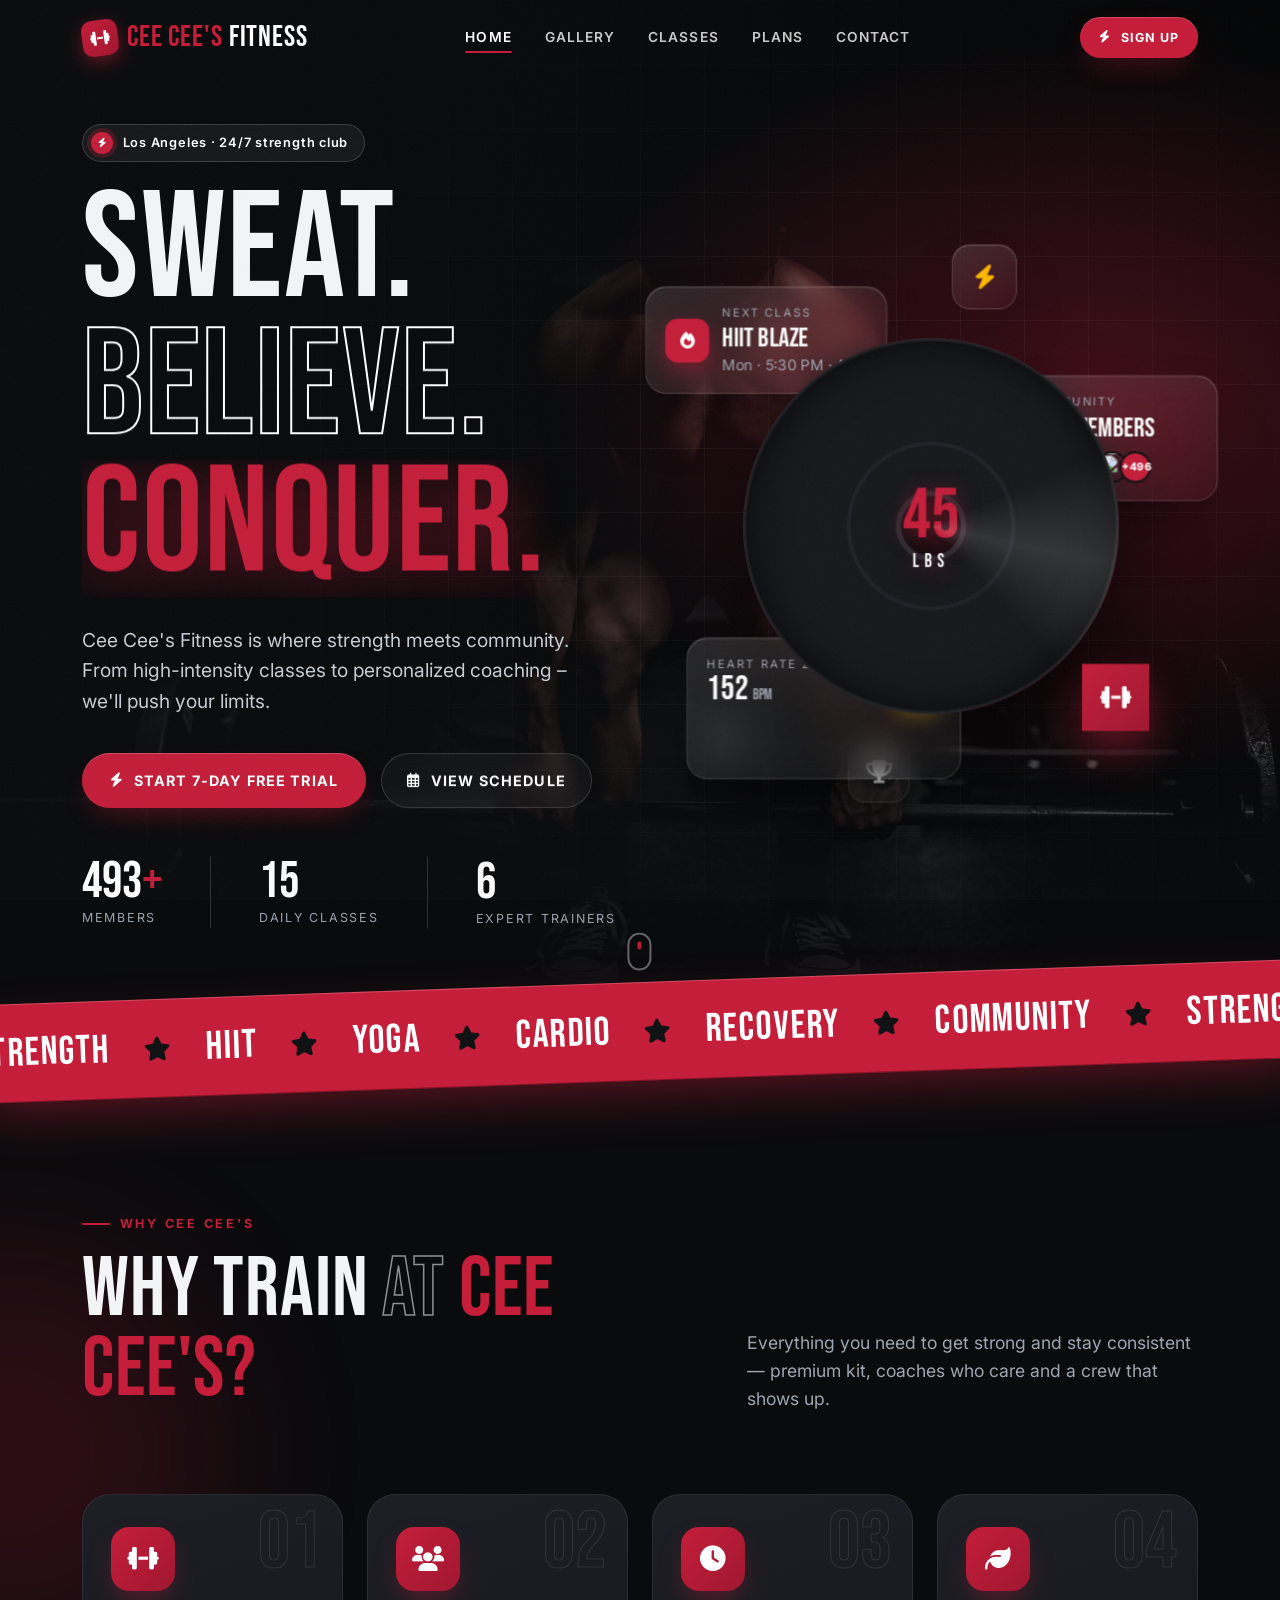
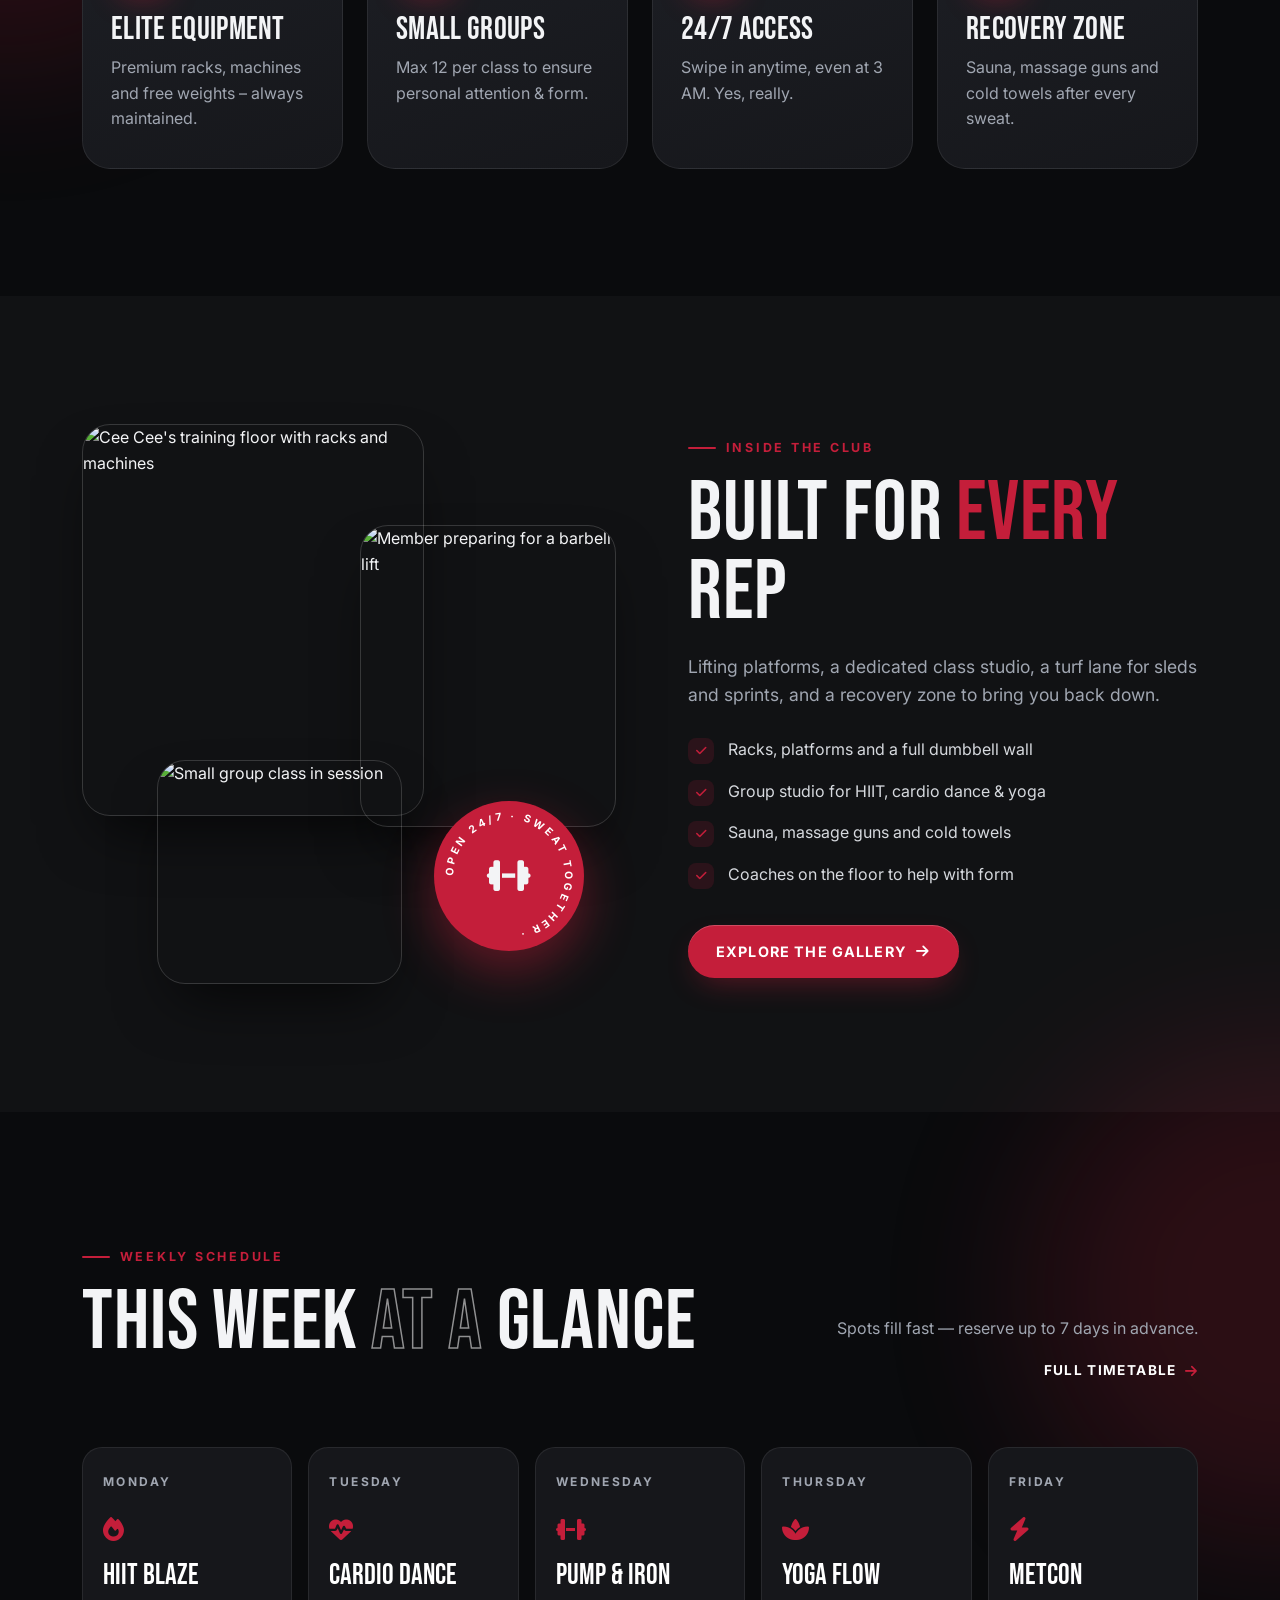
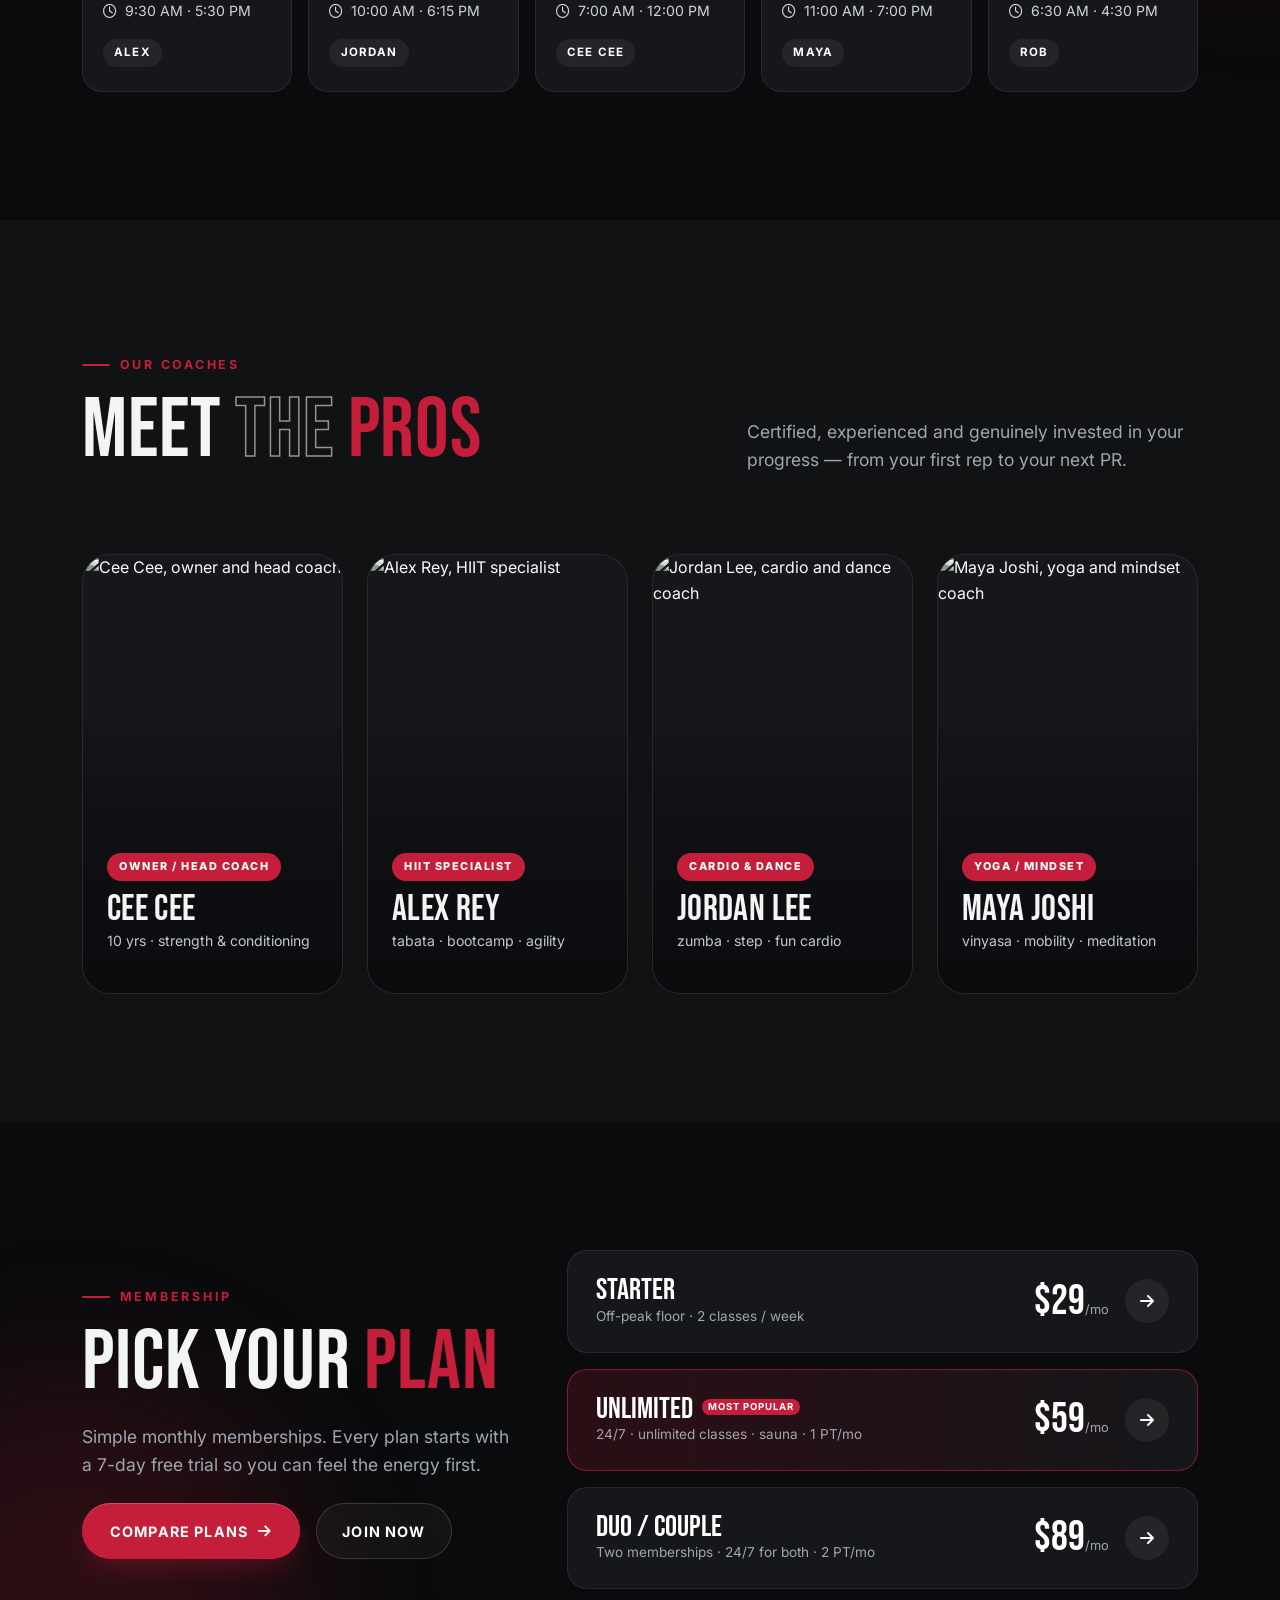
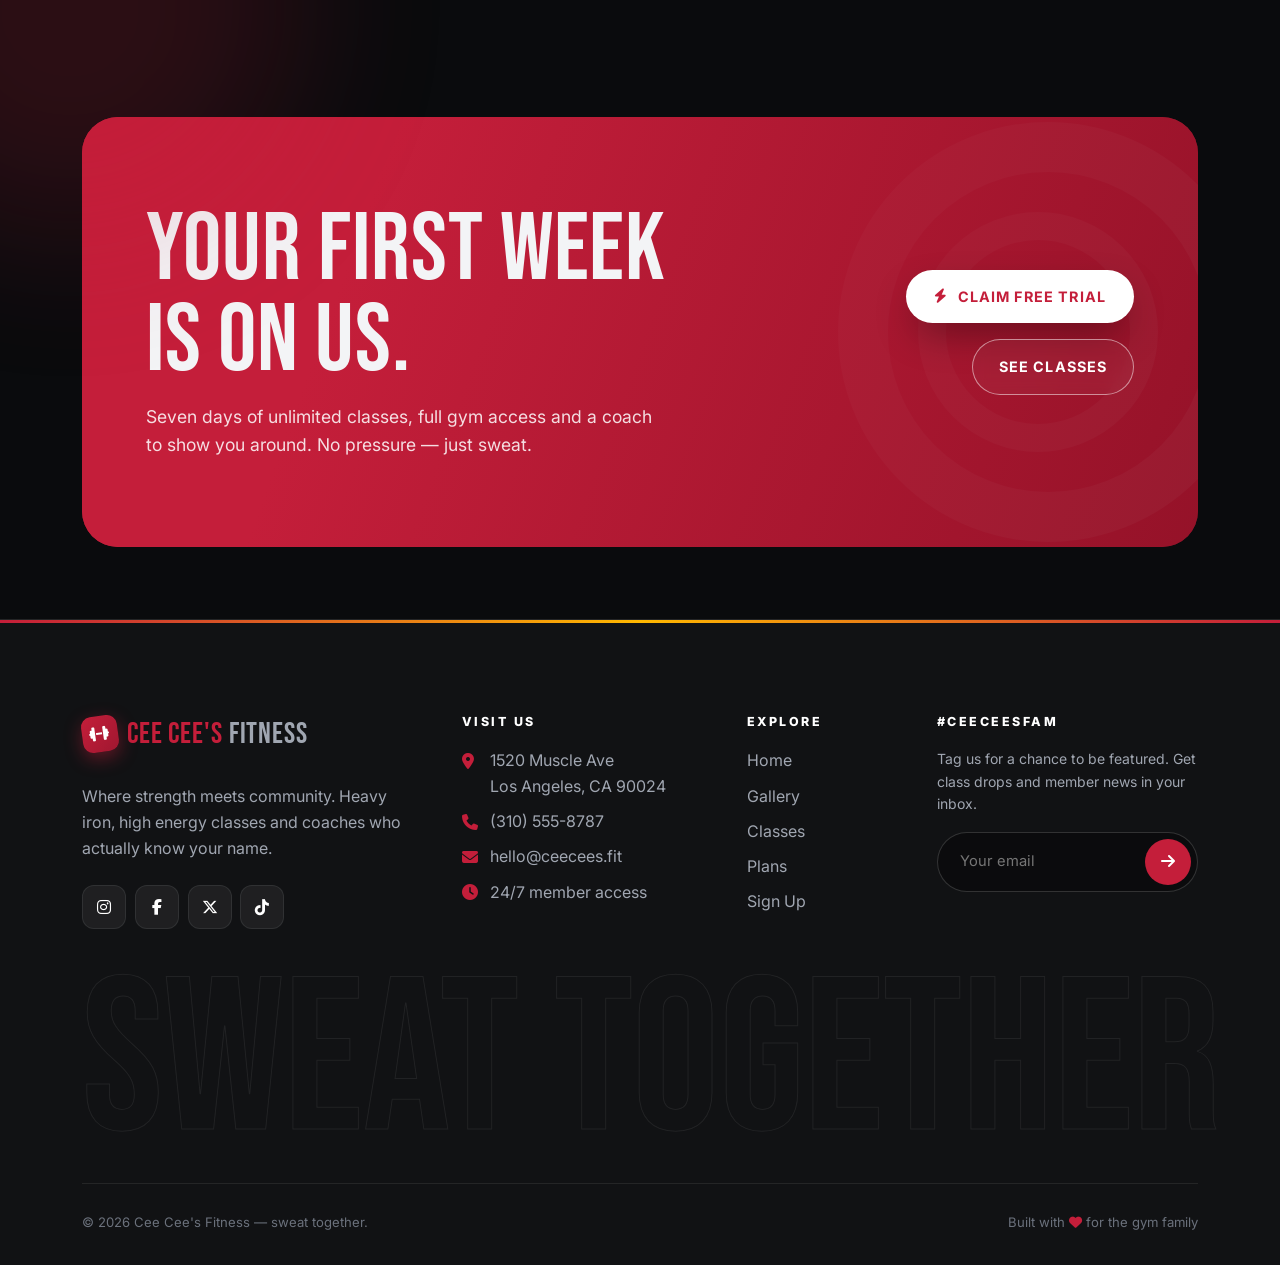
==== index.html @ 806b1b9b "Upgrade Cee Cee's Fitness to a multi-page site - Home, Gallery, Classes, Plans and Sign Up pages wit" ====
<!DOCTYPE html>
<html lang="en">
<head>
  <meta charset="UTF-8">
  <meta name="viewport" content="width=device-width, initial-scale=1.0">
  <title>Cee Cee's Fitness · Sweat. Believe. Conquer.</title>
  <meta name="description" content="Cee Cee's Fitness in Los Angeles — 24/7 access, small-group classes, expert coaches and a recovery zone. Start your 7-day free trial.">
  <meta name="theme-color" content="#111214">
  <script>document.documentElement.classList.add('js');</script>
  <link rel="preconnect" href="https://fonts.googleapis.com">
  <link rel="preconnect" href="https://fonts.gstatic.com" crossorigin>
  <link rel="preconnect" href="https://images.unsplash.com">
  <link rel="preload" as="image" href="assets/img/hero.avif" type="image/avif">
  <link href="https://fonts.googleapis.com/css2?family=Bebas+Neue&family=Inter:wght@400;500;600;700;800&display=swap" rel="stylesheet">
  <link href="https://cdn.jsdelivr.net/npm/bootstrap@5.3.3/dist/css/bootstrap.min.css" rel="stylesheet">
  <link href="https://cdnjs.cloudflare.com/ajax/libs/font-awesome/6.5.2/css/all.min.css" rel="stylesheet">
  <link href="assets/css/style.css" rel="stylesheet">
</head>
<body data-page="home">
  <div class="page-curtain" aria-hidden="true"><div class="curtain-logo">CEE CEE'S <span>FITNESS</span></div></div>
  <div id="site-header"></div>

  <main id="main">
    <!-- ===== HERO ===== -->
    <section class="hero" id="home">
      <div class="hero-bg" aria-hidden="true"></div>
      <div class="hero-overlay" aria-hidden="true"></div>
      <div class="hero-grid" aria-hidden="true"></div>

      <div class="container position-relative">
        <div class="row align-items-center g-4 g-lg-5">
          <div class="col-lg-6 hero-content">
            <span class="hero-pill"><span class="dot"><i class="fas fa-bolt"></i></span> Los Angeles · 24/7 strength club</span>
            <h1 class="hero-title" aria-label="Sweat. Believe. Conquer.">
              <span class="line"><span class="line-inner">Sweat.</span></span>
              <span class="line"><span class="line-inner">Believe.</span></span>
              <span class="line"><span class="line-inner">Conquer.</span></span>
            </h1>
            <p class="hero-text">Cee Cee's Fitness is where strength meets community. From high-intensity classes to personalized coaching &ndash; we'll push your limits.</p>
            <div class="hero-actions">
              <a href="signup.html" class="btn-cc"><i class="fas fa-bolt"></i> Start 7-day free trial</a>
              <a href="classes.html" class="btn-ghost"><i class="far fa-calendar-alt"></i> View schedule</a>
            </div>
            <div class="hero-stats">
              <div class="hero-stat"><div class="num" data-count="500" data-suffix="+">500<em>+</em></div><div class="lbl">Members</div></div>
              <div class="hero-stat"><div class="num" data-count="15">15</div><div class="lbl">Daily classes</div></div>
              <div class="hero-stat"><div class="num" data-count="6">6</div><div class="lbl">Expert trainers</div></div>
            </div>
          </div>

          <!-- layered 3D scene (desktop) -->
          <div class="col-lg-6 d-none d-lg-block" aria-hidden="true">
            <div class="hero-scene">
              <div class="scene-inner">
                <div class="scene-layer plate-wrap" data-depth="0.4">
                  <div class="plate">
                    <div class="plate-rim"></div>
                    <div class="plate-face plate-back"></div>
                    <div class="plate-face plate-front">
                      <div class="plate-num">45<small>LBS</small></div>
                    </div>
                  </div>
                </div>

                <div class="scene-layer card-next" data-depth="1.2">
                  <div class="glass float-card bob">
                    <div class="fc-row">
                      <span class="fc-icon"><i class="fas fa-fire"></i></span>
                      <div>
                        <div class="fc-label">Next class</div>
                        <div class="fc-title">HIIT Blaze</div>
                        <div class="small text-muted-cc">Mon · 5:30 PM · Alex</div>
                      </div>
                    </div>
                  </div>
                </div>

                <div class="scene-layer card-members" data-depth="0.9">
                  <div class="glass float-card bob-2">
                    <div class="fc-label">Community</div>
                    <div class="fc-title">500+ members</div>
                    <div class="avatars">
                      <img src="https://images.unsplash.com/photo-1571019613454-1cb2f99b2d8b?w=80&h=80&fit=crop&crop=faces&auto=format" alt="">
                      <img src="https://images.unsplash.com/photo-1583454110551-21f2fa2afe61?w=80&h=80&fit=crop&crop=faces&auto=format" alt="">
                      <img src="https://images.unsplash.com/photo-1548690312-e3b507d8c110?w=80&h=80&fit=crop&crop=faces&auto=format" alt="">
                      <img src="https://images.unsplash.com/photo-1581009137042-c552e485697a?w=80&h=80&fit=crop&crop=faces&auto=format" alt="">
                      <span class="more">+496</span>
                    </div>
                  </div>
                </div>

                <div class="scene-layer card-heart" data-depth="1.5">
                  <div class="glass float-card bob-3">
                    <div class="d-flex justify-content-between align-items-end">
                      <div>
                        <div class="fc-label">Heart rate zone</div>
                        <div class="bpm">152<small>BPM</small></div>
                      </div>
                      <span class="fc-icon gold"><i class="fas fa-heart-pulse"></i></span>
                    </div>
                    <svg class="ecg" viewBox="0 0 220 44" preserveAspectRatio="none">
                      <path d="M0 24 H50 L60 24 L68 6 L78 40 L88 14 L96 24 H140 L148 24 L156 10 L164 36 L172 24 H220" fill="none" stroke="#c41e3a" stroke-width="2.5" stroke-linejoin="round"/>
                    </svg>
                  </div>
                </div>

                <div class="scene-layer fi-1" data-depth="2"><div class="float-icon bob-2"><i class="fas fa-dumbbell"></i></div></div>
                <div class="scene-layer fi-2" data-depth="1.6"><div class="float-icon glass bob"><i class="fas fa-bolt text-gold"></i></div></div>
                <div class="scene-layer fi-3" data-depth="0.7"><div class="float-icon glass bob-3"><i class="fas fa-trophy"></i></div></div>
              </div>
            </div>
          </div>
        </div>
      </div>

      <a href="#features" class="scroll-cue" aria-label="Scroll to content"><span class="mouse"></span>Scroll</a>
    </section>

    <!-- ===== MARQUEE ===== -->
    <div class="marquee" aria-hidden="true">
      <div class="marquee-track">
        <div class="marquee-item">Strength <i class="fas fa-star"></i> HIIT <i class="fas fa-star"></i> Yoga <i class="fas fa-star"></i> Cardio <i class="fas fa-star"></i> Recovery <i class="fas fa-star"></i> Community <i class="fas fa-star"></i></div>
        <div class="marquee-item">Strength <i class="fas fa-star"></i> HIIT <i class="fas fa-star"></i> Yoga <i class="fas fa-star"></i> Cardio <i class="fas fa-star"></i> Recovery <i class="fas fa-star"></i> Community <i class="fas fa-star"></i></div>
      </div>
    </div>

    <!-- ===== FEATURES ===== -->
    <section class="section" id="features">
      <div class="glow" style="width:420px;height:420px;left:-200px;top:20%"></div>
      <div class="container z-2">
        <div class="row section-head align-items-end g-4">
          <div class="col-lg-7">
            <span class="eyebrow" data-reveal="fade">Why Cee Cee's</span>
            <h2 class="section-title" data-split>Why train <span class="outline">at</span> <span class="red">Cee Cee's?</span></h2>
          </div>
          <div class="col-lg-5">
            <p class="lead-text" data-reveal>Everything you need to get strong and stay consistent &mdash; premium kit, coaches who care and a crew that shows up.</p>
          </div>
        </div>

        <div class="row g-4" data-stagger>
          <div class="col-md-6 col-lg-3">
            <div class="feature-card" data-tilt="8">
              <span class="feature-num">01</span>
              <div class="feature-icon"><i class="fas fa-dumbbell"></i></div>
              <h3>Elite equipment</h3>
              <p>Premium racks, machines and free weights &ndash; always maintained.</p>
            </div>
          </div>
          <div class="col-md-6 col-lg-3">
            <div class="feature-card" data-tilt="8">
              <span class="feature-num">02</span>
              <div class="feature-icon"><i class="fas fa-users"></i></div>
              <h3>Small groups</h3>
              <p>Max 12 per class to ensure personal attention &amp; form.</p>
            </div>
          </div>
          <div class="col-md-6 col-lg-3">
            <div class="feature-card" data-tilt="8">
              <span class="feature-num">03</span>
              <div class="feature-icon"><i class="fas fa-clock"></i></div>
              <h3>24/7 access</h3>
              <p>Swipe in anytime, even at 3 AM. Yes, really.</p>
            </div>
          </div>
          <div class="col-md-6 col-lg-3">
            <div class="feature-card" data-tilt="8">
              <span class="feature-num">04</span>
              <div class="feature-icon"><i class="fas fa-leaf"></i></div>
              <h3>Recovery zone</h3>
              <p>Sauna, massage guns and cold towels after every sweat.</p>
            </div>
          </div>
        </div>
      </div>
    </section>

    <!-- ===== INSIDE THE CLUB ===== -->
    <section class="section section-alt">
      <div class="container">
        <div class="row align-items-center g-4 g-lg-5">
          <div class="col-lg-6">
            <div class="stack">
              <div class="stack-img s1" data-speed="0.6"><img src="https://images.unsplash.com/photo-1540497077202-7c8a3999166f?w=900&q=70&auto=format&fit=crop" alt="Cee Cee's training floor with racks and machines" loading="lazy"></div>
              <div class="stack-img s2" data-speed="1.6"><img src="https://images.unsplash.com/photo-1541534741688-6078c6bfb5c5?w=700&q=70&auto=format&fit=crop" alt="Member preparing for a barbell lift" loading="lazy"></div>
              <div class="stack-img s3" data-speed="2.4"><img src="https://images.unsplash.com/photo-1518611012118-696072aa579a?w=700&q=70&auto=format&fit=crop" alt="Small group class in session" loading="lazy"></div>
              <div class="stack-badge" data-speed="3.2" aria-hidden="true">
                <svg class="rot" viewBox="0 0 150 150"><defs><path id="circ" d="M75,75 m-56,0 a56,56 0 1,1 112,0 a56,56 0 1,1 -112,0"/></defs><text><textPath href="#circ">OPEN 24/7 · SWEAT TOGETHER · </textPath></text></svg>
                <i class="fas fa-dumbbell"></i>
              </div>
            </div>
          </div>
          <div class="col-lg-6 ps-lg-5">
            <span class="eyebrow" data-reveal="fade">Inside the club</span>
            <h2 class="section-title" data-split>Built for <span class="red">every</span> rep</h2>
            <p class="lead-text" data-reveal>Lifting platforms, a dedicated class studio, a turf lane for sleds and sprints, and a recovery zone to bring you back down.</p>
            <ul class="check-list" data-stagger="left">
              <li><i class="fas fa-check"></i>Racks, platforms and a full dumbbell wall</li>
              <li><i class="fas fa-check"></i>Group studio for HIIT, cardio dance &amp; yoga</li>
              <li><i class="fas fa-check"></i>Sauna, massage guns and cold towels</li>
              <li><i class="fas fa-check"></i>Coaches on the floor to help with form</li>
            </ul>
            <div data-reveal><a href="gallery.html" class="btn-cc">Explore the gallery <i class="fas fa-arrow-right"></i></a></div>
          </div>
        </div>
      </div>
    </section>

    <!-- ===== SCHEDULE PREVIEW ===== -->
    <section class="section" id="schedule">
      <div class="glow" style="width:500px;height:500px;right:-250px;top:-10%"></div>
      <div class="container z-2">
        <div class="row section-head align-items-end g-4">
          <div class="col-lg-7">
            <span class="eyebrow" data-reveal="fade">Weekly schedule</span>
            <h2 class="section-title" data-split>This week <span class="outline">at a</span> glance</h2>
          </div>
          <div class="col-lg-5 text-lg-end" data-reveal>
            <p class="mb-3">Spots fill fast &mdash; reserve up to 7 days in advance.</p>
            <a href="classes.html" class="link-arrow">Full timetable <i class="fas fa-arrow-right"></i></a>
          </div>
        </div>

        <div class="week-strip" data-stagger>
          <a class="day-card" href="classes.html?day=mon" data-day="1">
            <div class="dc-day"><span>Monday</span></div>
            <div class="dc-icon"><i class="fas fa-fire"></i></div>
            <div class="dc-name">HIIT Blaze</div>
            <div class="dc-time"><i class="far fa-clock me-1"></i> 9:30 AM · 5:30 PM</div>
            <span class="dc-coach">Alex</span>
          </a>
          <a class="day-card" href="classes.html?day=tue" data-day="2">
            <div class="dc-day"><span>Tuesday</span></div>
            <div class="dc-icon"><i class="fas fa-heart-pulse"></i></div>
            <div class="dc-name">Cardio Dance</div>
            <div class="dc-time"><i class="far fa-clock me-1"></i> 10:00 AM · 6:15 PM</div>
            <span class="dc-coach">Jordan</span>
          </a>
          <a class="day-card" href="classes.html?day=wed" data-day="3">
            <div class="dc-day"><span>Wednesday</span></div>
            <div class="dc-icon"><i class="fas fa-dumbbell"></i></div>
            <div class="dc-name">Pump &amp; Iron</div>
            <div class="dc-time"><i class="far fa-clock me-1"></i> 7:00 AM · 12:00 PM</div>
            <span class="dc-coach">Cee Cee</span>
          </a>
          <a class="day-card" href="classes.html?day=thu" data-day="4">
            <div class="dc-day"><span>Thursday</span></div>
            <div class="dc-icon"><i class="fas fa-spa"></i></div>
            <div class="dc-name">Yoga Flow</div>
            <div class="dc-time"><i class="far fa-clock me-1"></i> 11:00 AM · 7:00 PM</div>
            <span class="dc-coach">Maya</span>
          </a>
          <a class="day-card" href="classes.html?day=fri" data-day="5">
            <div class="dc-day"><span>Friday</span></div>
            <div class="dc-icon"><i class="fas fa-bolt"></i></div>
            <div class="dc-name">Metcon</div>
            <div class="dc-time"><i class="far fa-clock me-1"></i> 6:30 AM · 4:30 PM</div>
            <span class="dc-coach">Rob</span>
          </a>
        </div>
      </div>
    </section>

    <!-- ===== TRAINERS ===== -->
    <section class="section section-alt" id="trainers">
      <div class="container">
        <div class="row section-head align-items-end g-4">
          <div class="col-lg-7">
            <span class="eyebrow" data-reveal="fade">Our coaches</span>
            <h2 class="section-title" data-split>Meet <span class="outline">the</span> <span class="red">pros</span></h2>
          </div>
          <div class="col-lg-5"><p class="lead-text" data-reveal>Certified, experienced and genuinely invested in your progress &mdash; from your first rep to your next PR.</p></div>
        </div>

        <div class="row g-4" data-stagger="tilt">
          <div class="col-sm-6 col-lg-3">
            <article class="trainer-card" data-tilt="7">
              <img src="https://images.unsplash.com/photo-1571019613454-1cb2f99b2d8b?w=600&q=70&auto=format&fit=crop" alt="Cee Cee, owner and head coach" loading="lazy">
              <div class="trainer-info">
                <span class="trainer-role">Owner / Head coach</span>
                <h3 class="trainer-name">Cee Cee</h3>
                <p class="trainer-meta">10 yrs · strength &amp; conditioning</p>
                <div class="trainer-social"><a href="#" aria-label="Cee Cee on Instagram"><i class="fab fa-instagram"></i></a><a href="#" aria-label="Cee Cee on TikTok"><i class="fab fa-tiktok"></i></a></div>
              </div>
            </article>
          </div>
          <div class="col-sm-6 col-lg-3">
            <article class="trainer-card" data-tilt="7">
              <img src="https://images.unsplash.com/photo-1583454110551-21f2fa2afe61?w=600&q=70&auto=format&fit=crop" alt="Alex Rey, HIIT specialist" loading="lazy">
              <div class="trainer-info">
                <span class="trainer-role">HIIT specialist</span>
                <h3 class="trainer-name">Alex Rey</h3>
                <p class="trainer-meta">tabata · bootcamp · agility</p>
                <div class="trainer-social"><a href="#" aria-label="Alex on Instagram"><i class="fab fa-instagram"></i></a><a href="#" aria-label="Alex on TikTok"><i class="fab fa-tiktok"></i></a></div>
              </div>
            </article>
          </div>
          <div class="col-sm-6 col-lg-3">
            <article class="trainer-card" data-tilt="7">
              <img src="https://images.unsplash.com/photo-1581009137042-c552e485697a?w=600&q=70&auto=format&fit=crop" alt="Jordan Lee, cardio and dance coach" loading="lazy">
              <div class="trainer-info">
                <span class="trainer-role">Cardio &amp; dance</span>
                <h3 class="trainer-name">Jordan Lee</h3>
                <p class="trainer-meta">zumba · step · fun cardio</p>
                <div class="trainer-social"><a href="#" aria-label="Jordan on Instagram"><i class="fab fa-instagram"></i></a><a href="#" aria-label="Jordan on TikTok"><i class="fab fa-tiktok"></i></a></div>
              </div>
            </article>
          </div>
          <div class="col-sm-6 col-lg-3">
            <article class="trainer-card" data-tilt="7">
              <img src="https://images.unsplash.com/photo-1548690312-e3b507d8c110?w=600&q=70&auto=format&fit=crop" alt="Maya Joshi, yoga and mindset coach" loading="lazy">
              <div class="trainer-info">
                <span class="trainer-role">Yoga / Mindset</span>
                <h3 class="trainer-name">Maya Joshi</h3>
                <p class="trainer-meta">vinyasa · mobility · meditation</p>
                <div class="trainer-social"><a href="#" aria-label="Maya on Instagram"><i class="fab fa-instagram"></i></a><a href="#" aria-label="Maya on TikTok"><i class="fab fa-tiktok"></i></a></div>
              </div>
            </article>
          </div>
        </div>
      </div>
    </section>

    <!-- ===== PRICING TEASER ===== -->
    <section class="section" id="pricing">
      <div class="glow" style="width:460px;height:460px;left:-160px;bottom:-120px"></div>
      <div class="container z-2">
        <div class="row g-4 g-lg-5 align-items-center">
          <div class="col-lg-5">
            <span class="eyebrow" data-reveal="fade">Membership</span>
            <h2 class="section-title" data-split>Pick your <span class="red">plan</span></h2>
            <p class="lead-text" data-reveal>Simple monthly memberships. Every plan starts with a 7-day free trial so you can feel the energy first.</p>
            <div class="d-flex flex-wrap gap-3 mt-4" data-reveal>
              <a href="plans.html" class="btn-cc">Compare plans <i class="fas fa-arrow-right"></i></a>
              <a href="signup.html" class="btn-ghost">Join now</a>
            </div>
          </div>
          <div class="col-lg-7">
            <div class="d-grid gap-3" data-stagger="right">
              <a class="plan-mini" href="signup.html?plan=starter">
                <div><div class="pm-name">Starter</div><div class="pm-sub">Off-peak floor · 2 classes / week</div></div>
                <div class="d-flex align-items-center gap-3"><div class="pm-price">$29<small>/mo</small></div><span class="pm-arrow"><i class="fas fa-arrow-right"></i></span></div>
              </a>
              <a class="plan-mini popular" href="signup.html?plan=unlimited">
                <div><div class="pm-name">Unlimited <span class="badge rounded-pill ms-1" style="background:var(--red);font-family:var(--font-body);font-size:.6rem;letter-spacing:.1em;vertical-align:middle">MOST POPULAR</span></div><div class="pm-sub">24/7 · unlimited classes · sauna · 1 PT/mo</div></div>
                <div class="d-flex align-items-center gap-3"><div class="pm-price">$59<small>/mo</small></div><span class="pm-arrow"><i class="fas fa-arrow-right"></i></span></div>
              </a>
              <a class="plan-mini" href="signup.html?plan=duo">
                <div><div class="pm-name">Duo / Couple</div><div class="pm-sub">Two memberships · 24/7 for both · 2 PT/mo</div></div>
                <div class="d-flex align-items-center gap-3"><div class="pm-price">$89<small>/mo</small></div><span class="pm-arrow"><i class="fas fa-arrow-right"></i></span></div>
              </a>
            </div>
          </div>
        </div>
      </div>
    </section>

    <!-- ===== CTA ===== -->
    <section class="pb-5 mb-lg-4">
      <div class="container">
        <div class="cta-banner" data-reveal="scale">
          <div class="cta-bg" style="background-image:url('https://images.unsplash.com/photo-1593079831268-3381b0db4a77?w=1600&q=60&auto=format&fit=crop')" data-speed="1"></div>
          <div class="cta-ring"></div><div class="cta-ring r2"></div>
          <div class="row align-items-center g-4">
            <div class="col-lg-8">
              <h2 class="mb-3">Your first week<br>is on us.</h2>
              <p class="mb-0">Seven days of unlimited classes, full gym access and a coach to show you around. No pressure &mdash; just sweat.</p>
            </div>
            <div class="col-lg-4 d-flex flex-wrap gap-3 justify-content-lg-end">
              <a href="signup.html" class="btn-cc"><i class="fas fa-bolt"></i> Claim free trial</a>
              <a href="classes.html" class="btn-ghost">See classes</a>
            </div>
          </div>
        </div>
      </div>
    </section>
  </main>

  <div id="site-footer"></div>

  <script src="https://cdn.jsdelivr.net/npm/bootstrap@5.3.3/dist/js/bootstrap.bundle.min.js" defer></script>
  <script src="https://cdnjs.cloudflare.com/ajax/libs/gsap/3.12.5/gsap.min.js"></script>
  <script src="https://cdnjs.cloudflare.com/ajax/libs/gsap/3.12.5/ScrollTrigger.min.js"></script>
  <script src="assets/js/layout.js"></script>
  <script src="assets/js/main.js"></script>
  <script>
    // highlight today's card in the week strip
    (function () {
      var d = new Date().getDay();
      var card = document.querySelector('.day-card[data-day="' + d + '"]');
      if (card) {
        card.classList.add('is-today');
        card.querySelector('.dc-day').insertAdjacentHTML('beforeend', '<span class="today-tag">Today</span>');
      }
    })();
  </script>
</body>
</html>
---- assets/css/style.css ----
/* =========================================================
   CEE CEE'S FITNESS — shared stylesheet
   Sections: tokens · base · curtain · nav · buttons · hero ·
   sections · cards · tilt · gallery · timetable · plans ·
   signup · footer · utilities · responsive
   ========================================================= */

:root {
  --red: #c41e3a;
  --red-600: #a01730;
  --red-400: #e0324f;
  --red-glow: rgba(196, 30, 58, 0.45);
  --gold: #ffb800;
  --dark: #111214;
  --ink: #0a0b0d;
  --surface: #16171b;
  --surface-2: #1d1f25;
  --surface-3: #262932;
  --line: rgba(255, 255, 255, 0.08);
  --line-strong: rgba(255, 255, 255, 0.16);
  --text: #f3f4f6;
  --muted: #a0a6b1;
  --dim: #6b717c;

  --cat-strength: #c41e3a;
  --cat-hiit: #ffb800;
  --cat-cardio: #ff6b5b;
  --cat-mind: #3ecfb2;
  --cat-recovery: #6aa8ff;

  --font-display: "Bebas Neue", "Oswald", Impact, sans-serif;
  --font-body: "Inter", "Segoe UI", system-ui, -apple-system, Roboto, sans-serif;

  --radius-sm: 12px;
  --radius: 20px;
  --radius-lg: 28px;
  --nav-h: 76px;
  --ease-out: cubic-bezier(0.16, 1, 0.3, 1);
  --shadow-lg: 0 30px 60px -20px rgba(0, 0, 0, 0.7);
}

/* ---------- base ---------- */
*, *::before, *::after { box-sizing: border-box; }
html { scroll-behavior: smooth; scroll-padding-top: calc(var(--nav-h) + 12px); }
body {
  font-family: var(--font-body);
  background: var(--ink);
  color: var(--text);
  line-height: 1.6;
  -webkit-font-smoothing: antialiased;
  overflow-x: hidden;
}
body.no-scroll { overflow: hidden; }
main, .site-footer { overflow-x: clip; }
::selection { background: var(--red); color: #fff; }
img { max-width: 100%; display: block; }
a { color: inherit; }
h1, h2, h3, h4, h5, .display {
  font-family: var(--font-display);
  font-weight: 400;
  letter-spacing: 0.01em;
  line-height: 0.95;
  text-transform: uppercase;
  color: var(--text);
}
p { color: var(--muted); }
:focus-visible { outline: 2px solid var(--gold); outline-offset: 3px; border-radius: 6px; }
.skip-link {
  position: fixed; left: 16px; top: -60px; z-index: 2000;
  background: var(--gold); color: #000; padding: 10px 16px; border-radius: 8px; font-weight: 700;
  transition: top .2s;
}
.skip-link:focus { top: 12px; }

/* subtle film grain across the site */
body::after {
  content: ""; position: fixed; inset: 0; pointer-events: none; z-index: 1;
  opacity: .035;
  background-image: url("data:image/svg+xml,%3Csvg xmlns='http://www.w3.org/2000/svg' width='160' height='160'%3E%3Cfilter id='n'%3E%3CfeTurbulence type='fractalNoise' baseFrequency='.9' numOctaves='3' stitchTiles='stitch'/%3E%3C/filter%3E%3Crect width='100%25' height='100%25' filter='url(%23n)'/%3E%3C/svg%3E");
}

/* ---------- page transition curtain ---------- */
.page-curtain { display: none; }
.js .page-curtain {
  display: grid; place-items: center;
  position: fixed; inset: 0; z-index: 3000;
  background: var(--dark);
  pointer-events: none;
}
.page-curtain::after {
  content: ""; position: absolute; left: 0; right: 0; bottom: 0; height: 6px;
  background: linear-gradient(90deg, var(--red), var(--gold));
}
.curtain-logo {
  font-family: var(--font-display); font-size: clamp(2rem, 6vw, 3.5rem); letter-spacing: .04em;
  color: #fff;
}
.curtain-logo span { color: var(--red); }
@media (prefers-reduced-motion: reduce) { .js .page-curtain { display: none; } }

/* scroll progress */
.scroll-progress {
  position: fixed; top: 0; left: 0; height: 3px; width: 100%; z-index: 1100;
  background: linear-gradient(90deg, var(--red), var(--gold));
  transform-origin: 0 50%; transform: scaleX(0);
}

/* ---------- navbar ---------- */
.site-nav {
  position: fixed; top: 0; left: 0; right: 0; z-index: 1000;
  height: var(--nav-h);
  display: flex; align-items: center;
  transition: background .35s, height .35s var(--ease-out), box-shadow .35s, border-color .35s;
  border-bottom: 1px solid transparent;
}
.site-nav.is-scrolled, .site-nav.is-solid {
  --nav-h: 64px;
  background: rgba(10, 11, 13, 0.78);
  backdrop-filter: blur(16px) saturate(140%);
  -webkit-backdrop-filter: blur(16px) saturate(140%);
  border-bottom-color: var(--line);
  box-shadow: 0 10px 30px -10px rgba(0, 0, 0, .6);
}
.site-nav .container { display: flex; align-items: center; justify-content: space-between; gap: 1rem; }
.brand {
  font-family: var(--font-display); font-size: 1.85rem; letter-spacing: .03em; line-height: 1;
  color: #fff; text-decoration: none; display: inline-flex; align-items: center; gap: .55rem;
  position: relative; z-index: 2;
}
.brand-mark {
  width: 36px; height: 36px; border-radius: 10px; display: grid; place-items: center;
  background: linear-gradient(135deg, var(--red), var(--red-600));
  font-size: 1rem; color: #fff; box-shadow: 0 6px 18px var(--red-glow);
  transform: rotate(-8deg); transition: transform .4s var(--ease-out);
}
.brand:hover .brand-mark { transform: rotate(0) scale(1.06); }
.brand .brand-red { color: var(--red); }
.nav-links { display: flex; align-items: center; gap: .25rem; list-style: none; margin: 0; padding: 0; }
.nav-links a {
  position: relative; display: inline-block; padding: .55rem .9rem;
  color: rgba(255, 255, 255, .78); text-decoration: none;
  font-weight: 600; font-size: .86rem; letter-spacing: .08em; text-transform: uppercase;
  transition: color .25s;
}
.nav-links a::after {
  content: ""; position: absolute; left: .9rem; right: .9rem; bottom: .3rem; height: 2px;
  background: var(--red); border-radius: 2px;
  transform: scaleX(0); transform-origin: right; transition: transform .35s var(--ease-out);
}
.nav-links a:hover, .nav-links a.active { color: #fff; }
.nav-links a:hover::after, .nav-links a.active::after { transform: scaleX(1); transform-origin: left; }
.nav-cta { margin-left: .75rem; }

.nav-toggle {
  display: none; width: 46px; height: 46px; border-radius: 12px;
  background: rgba(255, 255, 255, .06); border: 1px solid var(--line);
  position: relative; z-index: 2; cursor: pointer;
}
.nav-toggle span {
  position: absolute; left: 12px; right: 12px; height: 2px; background: #fff; border-radius: 2px;
  transition: transform .4s var(--ease-out), opacity .25s, top .4s var(--ease-out);
}
.nav-toggle span:nth-child(1) { top: 16px; }
.nav-toggle span:nth-child(2) { top: 22px; }
.nav-toggle span:nth-child(3) { top: 28px; }
.menu-open .nav-toggle span:nth-child(1) { top: 22px; transform: rotate(45deg); }
.menu-open .nav-toggle span:nth-child(2) { opacity: 0; }
.menu-open .nav-toggle span:nth-child(3) { top: 22px; transform: rotate(-45deg); }

.mobile-menu {
  position: fixed; inset: 0; z-index: 999;
  background: radial-gradient(120% 80% at 100% 0%, rgba(196, 30, 58, .35), transparent 60%), var(--ink);
  display: flex; flex-direction: column; justify-content: center;
  padding: calc(var(--nav-h) + 1rem) 1.5rem 2rem;
  visibility: hidden; opacity: 0; transition: opacity .35s, visibility .35s;
}
.menu-open .mobile-menu { visibility: visible; opacity: 1; }
.mobile-menu ul { list-style: none; padding: 0; margin: 0; }
.mobile-menu li { overflow: hidden; }
.mobile-menu a.m-link {
  display: flex; align-items: baseline; gap: 1rem; padding: .35rem 0;
  font-family: var(--font-display); font-size: clamp(2.6rem, 11vw, 4rem); line-height: 1.05;
  color: #fff; text-decoration: none;
}
.mobile-menu a.m-link small { font-family: var(--font-body); font-size: .8rem; color: var(--red); letter-spacing: .1em; }
.mobile-menu a.m-link.active { color: var(--red); }
.mobile-menu .m-foot { margin-top: 2rem; color: var(--muted); font-size: .9rem; }

/* ---------- buttons ---------- */
.btn-cc {
  --bg: var(--red);
  position: relative; display: inline-flex; align-items: center; justify-content: center; gap: .6rem;
  padding: .95rem 1.75rem; border-radius: 999px; border: 0; cursor: pointer;
  font-family: var(--font-body); font-weight: 700; font-size: .9rem; letter-spacing: .08em; text-transform: uppercase;
  color: #fff; background: var(--bg); text-decoration: none; overflow: hidden; isolation: isolate;
  box-shadow: 0 12px 30px -10px var(--red-glow), inset 0 1px 0 rgba(255, 255, 255, .2);
  transition: transform .35s var(--ease-out), box-shadow .35s;
}
.btn-cc::before {
  content: ""; position: absolute; inset: 0; z-index: -1;
  background: linear-gradient(120deg, transparent 20%, rgba(255, 255, 255, .28) 50%, transparent 80%);
  transform: translateX(-120%); transition: transform .7s var(--ease-out);
}
.btn-cc:hover { color: #fff; transform: translateY(-2px); box-shadow: 0 18px 40px -12px var(--red-glow), inset 0 1px 0 rgba(255,255,255,.2); }
.btn-cc:hover::before { transform: translateX(120%); }
.btn-cc:active { transform: translateY(0) scale(.98); }
.btn-cc i { transition: transform .35s var(--ease-out); }
.btn-cc:hover i.fa-arrow-right { transform: translateX(4px); }
.btn-cc.btn-sm { padding: .65rem 1.2rem; font-size: .78rem; }
.btn-cc.btn-block { width: 100%; }
.btn-ghost {
  display: inline-flex; align-items: center; justify-content: center; gap: .6rem;
  padding: .95rem 1.6rem; border-radius: 999px; cursor: pointer;
  font-weight: 700; font-size: .9rem; letter-spacing: .08em; text-transform: uppercase;
  color: #fff; text-decoration: none; background: rgba(255, 255, 255, .04);
  border: 1px solid var(--line-strong);
  backdrop-filter: blur(8px); -webkit-backdrop-filter: blur(8px);
  transition: background .3s, border-color .3s, transform .35s var(--ease-out);
}
.btn-ghost:hover { color: #fff; background: rgba(255, 255, 255, .1); border-color: rgba(255, 255, 255, .35); transform: translateY(-2px); }
.btn-ghost.btn-block { width: 100%; }
.link-arrow {
  display: inline-flex; align-items: center; gap: .5rem; color: #fff; text-decoration: none;
  font-weight: 700; font-size: .85rem; letter-spacing: .1em; text-transform: uppercase;
}
.link-arrow i { color: var(--red); transition: transform .35s var(--ease-out); }
.link-arrow:hover { color: #fff; }
.link-arrow:hover i { transform: translateX(6px); }

/* ---------- section scaffolding ---------- */
.section { position: relative; padding: clamp(4.5rem, 10vw, 8rem) 0; z-index: 2; }
.section-alt { background: var(--dark); }
.section-dark { background: var(--ink); }
.eyebrow {
  display: inline-flex; align-items: center; gap: .6rem;
  font-size: .78rem; font-weight: 700; letter-spacing: .22em; text-transform: uppercase; color: var(--red);
  margin-bottom: 1rem;
}
.eyebrow::before { content: ""; width: 28px; height: 2px; background: currentColor; border-radius: 2px; }
.section-title { font-size: clamp(2.8rem, 7vw, 5.25rem); margin-bottom: 1.25rem; }
.section-title .outline { color: transparent; -webkit-text-stroke: 1.5px rgba(255, 255, 255, .55); }
.section-title .red { color: var(--red); }
.lead-text { font-size: 1.1rem; max-width: 560px; }
.section-head { margin-bottom: clamp(2.5rem, 5vw, 4rem); }

/* glowing blob decorations */
.glow {
  position: absolute; border-radius: 50%; filter: blur(80px); pointer-events: none; z-index: 0;
  background: var(--red); opacity: .18;
}

/* ---------- HERO ---------- */
.hero {
  position: relative; min-height: 100svh; min-height: 100vh;
  display: flex; align-items: center;
  padding: calc(var(--nav-h) + 3rem) 0 6rem;
  overflow: hidden; isolation: isolate;
  background: var(--ink);
}
.hero-bg {
  position: absolute; inset: -8% 0 -8% 0; z-index: -3;
  background: url("../img/hero.avif") center / cover no-repeat;
  transform: scale(1.08);
}
.hero-overlay {
  position: absolute; inset: 0; z-index: -2;
  background:
    radial-gradient(70% 60% at 85% 40%, rgba(196, 30, 58, .32), transparent 60%),
    linear-gradient(90deg, rgba(10, 11, 13, .96) 0%, rgba(10, 11, 13, .82) 45%, rgba(10, 11, 13, .45) 100%),
    linear-gradient(0deg, var(--ink) 0%, transparent 35%);
}
.hero-grid {
  position: absolute; inset: 0; z-index: -1; pointer-events: none;
  background-image:
    linear-gradient(rgba(255, 255, 255, .045) 1px, transparent 1px),
    linear-gradient(90deg, rgba(255, 255, 255, .045) 1px, transparent 1px);
  background-size: 64px 64px;
  mask-image: radial-gradient(80% 70% at 70% 45%, #000 20%, transparent 75%);
  -webkit-mask-image: radial-gradient(80% 70% at 70% 45%, #000 20%, transparent 75%);
}
.hero-pill {
  display: inline-flex; align-items: center; gap: .6rem;
  padding: .45rem 1rem .45rem .5rem; border-radius: 999px;
  background: rgba(255, 255, 255, .06); border: 1px solid var(--line-strong);
  backdrop-filter: blur(10px); -webkit-backdrop-filter: blur(10px);
  font-size: .8rem; font-weight: 600; letter-spacing: .06em; color: #fff;
}
.hero-pill .dot {
  width: 22px; height: 22px; border-radius: 50%; background: var(--red); display: grid; place-items: center;
  font-size: .6rem; box-shadow: 0 0 0 4px rgba(196, 30, 58, .25);
  animation: pulse 2s infinite;
}
@keyframes pulse { 0%, 100% { box-shadow: 0 0 0 4px rgba(196, 30, 58, .25); } 50% { box-shadow: 0 0 0 9px rgba(196, 30, 58, 0); } }
.hero-title {
  font-size: clamp(4.2rem, 13vw, 9.5rem); line-height: .86; margin: 1.5rem 0 0;
  perspective: 600px;
}
.hero-title .line { display: block; overflow: hidden; padding-bottom: .04em; }
.hero-title .line-inner { display: inline-block; transform-origin: 0 100%; }
.hero-title .line:nth-child(2) .line-inner { color: transparent; -webkit-text-stroke: 2px #fff; }
.hero-title .line:nth-child(3) .line-inner { color: var(--red); text-shadow: 0 10px 50px rgba(196, 30, 58, .45); }
.hero-text { font-size: clamp(1.02rem, 1.6vw, 1.2rem); color: #c9cdd4; max-width: 520px; margin: 1.75rem 0 2.25rem; }
.hero-actions { display: flex; flex-wrap: wrap; gap: .9rem; }
.hero-stats { display: flex; flex-wrap: wrap; gap: clamp(1.5rem, 4vw, 3rem); margin-top: 3rem; }
.hero-stat .num { font-family: var(--font-display); font-size: clamp(2.4rem, 5vw, 3.2rem); line-height: 1; color: #fff; }
.hero-stat .num em { font-style: normal; color: var(--red); }
.hero-stat .lbl { font-size: .78rem; letter-spacing: .14em; text-transform: uppercase; color: var(--muted); }
.hero-stat + .hero-stat { padding-left: clamp(1.5rem, 4vw, 3rem); border-left: 1px solid var(--line-strong); }

/* hero 3D scene */
.hero-scene {
  position: relative; height: 560px;
  perspective: 1200px; transform-style: preserve-3d;
}
.scene-inner { position: absolute; inset: 0; transform-style: preserve-3d; }
.scene-layer { position: absolute; transform-style: preserve-3d; will-change: transform; }

/* rotating weight plate built from CSS layers */
.plate-wrap { left: 50%; top: 50%; width: 360px; height: 360px; margin: -180px 0 0 -180px; }
.plate {
  position: absolute; inset: 0; transform-style: preserve-3d;
  animation: plateSpin 22s linear infinite;
}
.plate-face {
  position: absolute; inset: 0; border-radius: 50%;
  background:
    radial-gradient(circle at 50% 50%, #0d0e10 0 11%, #2a2c33 11.5% 13%, #17181c 13.5% 30%, #202228 30.5% 31.5%, #17181c 32% 70%, #26282f 70.5% 72%, #131418 72.5% 100%);
  box-shadow: inset 0 0 0 3px rgba(255, 255, 255, .06), inset 0 0 40px rgba(0, 0, 0, .8);
  display: grid; place-items: center;
}
.plate-face::before {
  content: ""; position: absolute; inset: 0; border-radius: 50%;
  background: conic-gradient(from 210deg, transparent 0 60%, rgba(255, 255, 255, .12) 70%, transparent 80%);
}
.plate-face .plate-text {
  position: absolute; inset: 0; border-radius: 50%;
}
.plate-face .plate-text span {
  position: absolute; left: 50%; top: 9%; transform-origin: 0 145px;
  font-family: var(--font-display); font-size: 1.25rem; color: rgba(255, 255, 255, .55); letter-spacing: .1em;
}
.plate-face .plate-num {
  font-family: var(--font-display); font-size: 4.2rem; color: var(--red); line-height: 1;
  text-shadow: 0 4px 20px rgba(196, 30, 58, .6);
}
.plate-face .plate-num small { display: block; font-size: 1.1rem; color: #fff; text-align: center; letter-spacing: .3em; }
.plate-front { transform: translateZ(14px); }
.plate-back { transform: translateZ(-14px) rotateY(180deg); }
.plate-rim {
  position: absolute; inset: 0; border-radius: 50%;
  border: 28px solid #0f1013; transform: translateZ(0);
  box-shadow: 0 0 0 2px rgba(196, 30, 58, .35), 0 40px 80px rgba(0, 0, 0, .7);
}
@keyframes plateSpin {
  0% { transform: rotateX(14deg) rotateY(-28deg) rotateZ(0deg); }
  50% { transform: rotateX(8deg) rotateY(-12deg) rotateZ(180deg); }
  100% { transform: rotateX(14deg) rotateY(-28deg) rotateZ(360deg); }
}

/* glass cards floating in the scene */
.glass {
  background: linear-gradient(145deg, rgba(255, 255, 255, .12), rgba(255, 255, 255, .03));
  border: 1px solid rgba(255, 255, 255, .14);
  backdrop-filter: blur(16px) saturate(140%); -webkit-backdrop-filter: blur(16px) saturate(140%);
  border-radius: var(--radius);
  box-shadow: 0 30px 60px -20px rgba(0, 0, 0, .65), inset 0 1px 0 rgba(255, 255, 255, .15);
}
.float-card { padding: 1rem 1.15rem; color: #fff; min-width: 200px; }
.float-card .fc-label { font-size: .68rem; letter-spacing: .16em; text-transform: uppercase; color: var(--muted); }
.float-card .fc-title { font-family: var(--font-display); font-size: 1.6rem; line-height: 1; margin-top: .25rem; }
.float-card .fc-row { display: flex; align-items: center; gap: .75rem; }
.fc-icon {
  width: 42px; height: 42px; border-radius: 12px; display: grid; place-items: center; flex-shrink: 0;
  background: var(--red); color: #fff; box-shadow: 0 8px 20px var(--red-glow);
}
.fc-icon.gold { background: var(--gold); color: #000; box-shadow: 0 8px 20px rgba(255, 184, 0, .35); }
.card-next { left: -2%; top: 8%; }
.card-members { right: -2%; top: 24%; }
.card-heart { left: 6%; bottom: 6%; min-width: 240px; }
.avatars { display: flex; margin-top: .5rem; }
.avatars img { width: 30px; height: 30px; border-radius: 50%; border: 2px solid var(--dark); object-fit: cover; margin-left: -8px; }
.avatars img:first-child { margin-left: 0; }
.avatars .more { width: 30px; height: 30px; border-radius: 50%; margin-left: -8px; background: var(--red); font-size: .62rem; font-weight: 800; display: grid; place-items: center; border: 2px solid var(--dark); }
.ecg { width: 100%; height: 44px; margin-top: .4rem; }
.ecg path { stroke-dasharray: 360; stroke-dashoffset: 360; animation: ecg 2.4s linear infinite; }
@keyframes ecg { to { stroke-dashoffset: 0; } }
.bpm { font-family: var(--font-display); font-size: 2rem; line-height: 1; }
.bpm small { font-size: .9rem; color: var(--muted); margin-left: .25rem; }
.float-icon {
  width: 64px; height: 64px; border-radius: 18px; display: grid; place-items: center; font-size: 1.5rem; color: #fff;
}
.fi-1 { right: 10%; bottom: 14%; background: linear-gradient(135deg, var(--red), var(--red-600)); box-shadow: 0 20px 40px var(--red-glow); }
.fi-2 { right: 34%; top: 0; }
.fi-3 { left: 34%; bottom: 0; color: var(--gold); }
.bob { animation: bob 6s ease-in-out infinite; }
.bob-2 { animation: bob 7s ease-in-out -2s infinite; }
.bob-3 { animation: bob 5.5s ease-in-out -4s infinite; }
@keyframes bob { 0%, 100% { translate: 0 0; } 50% { translate: 0 -14px; } }

.scroll-cue {
  position: absolute; left: 50%; bottom: 28px; transform: translateX(-50%); z-index: 3;
  display: flex; flex-direction: column; align-items: center; gap: .5rem;
  font-size: .68rem; letter-spacing: .3em; color: var(--muted); text-transform: uppercase; text-decoration: none;
}
.scroll-cue .mouse { width: 24px; height: 38px; border: 2px solid rgba(255, 255, 255, .4); border-radius: 14px; position: relative; }
.scroll-cue .mouse::after {
  content: ""; position: absolute; left: 50%; top: 7px; width: 4px; height: 8px; margin-left: -2px; border-radius: 2px; background: var(--red);
  animation: wheel 1.8s ease-in-out infinite;
}
@keyframes wheel { 0% { opacity: 0; transform: translateY(0); } 30% { opacity: 1; } 100% { opacity: 0; transform: translateY(12px); } }

/* ---------- marquee band ---------- */
.marquee {
  position: relative; z-index: 3; overflow: hidden;
  background: var(--red); color: #fff;
  transform: rotate(-2deg) scale(1.04); margin: -2.5rem 0 0;
  box-shadow: 0 20px 50px -10px var(--red-glow);
  border-top: 1px solid rgba(255, 255, 255, .2); border-bottom: 1px solid rgba(0, 0, 0, .3);
}
.marquee-track { display: flex; width: max-content; animation: marquee 32s linear infinite; }
.marquee:hover .marquee-track { animation-play-state: paused; }
.marquee-item {
  display: inline-flex; align-items: center; gap: 2rem; padding: 1rem 2rem 1rem 0;
  font-family: var(--font-display); font-size: clamp(1.6rem, 3.5vw, 2.4rem); letter-spacing: .04em; white-space: nowrap;
}
.marquee-item i { font-size: .6em; color: var(--dark); }
@keyframes marquee { to { transform: translateX(-50%); } }

/* ---------- feature cards ---------- */
.feature-card {
  position: relative; height: 100%;
  padding: 2rem 1.75rem 2.25rem; border-radius: var(--radius-lg);
  background: linear-gradient(160deg, var(--surface-2), var(--surface));
  border: 1px solid var(--line); overflow: hidden;
  transition: border-color .4s, box-shadow .4s;
}
.feature-card::before {
  content: ""; position: absolute; inset: 0; border-radius: inherit; pointer-events: none;
  background: radial-gradient(400px circle at var(--mx, 50%) var(--my, 0%), rgba(196, 30, 58, .22), transparent 45%);
  opacity: 0; transition: opacity .4s;
}
.feature-card:hover { border-color: rgba(196, 30, 58, .45); box-shadow: 0 30px 60px -25px var(--red-glow); }
.feature-card:hover::before { opacity: 1; }
.feature-num {
  position: absolute; right: 1.25rem; top: .5rem;
  font-family: var(--font-display); font-size: 5rem; line-height: 1;
  color: transparent; -webkit-text-stroke: 1px rgba(255, 255, 255, .1);
}
.feature-icon {
  width: 64px; height: 64px; border-radius: 18px; display: grid; place-items: center;
  font-size: 1.6rem; color: #fff; margin-bottom: 1.5rem;
  background: linear-gradient(135deg, var(--red), var(--red-600));
  box-shadow: 0 14px 30px -8px var(--red-glow);
  transform: translateZ(40px);
}
.feature-card h3 { font-size: 2rem; margin-bottom: .6rem; transform: translateZ(25px); }
.feature-card p { margin: 0; transform: translateZ(15px); }

/* ---------- 3D tilt ---------- */
[data-tilt] { transform-style: preserve-3d; will-change: transform; transition: transform .6s var(--ease-out); }
[data-tilt].is-tilting { transition: transform .12s linear; }
.tilt-glare {
  position: absolute; inset: 0; border-radius: inherit; pointer-events: none; z-index: 5;
  background: linear-gradient(var(--ga, 135deg), rgba(255, 255, 255, .18), transparent 55%);
  opacity: 0; transition: opacity .4s; mix-blend-mode: overlay;
}
[data-tilt].is-tilting .tilt-glare { opacity: 1; }
.tilt-wrap { perspective: 1000px; height: 100%; }

/* ---------- club / image stack ---------- */
.stack { position: relative; height: 560px; perspective: 1400px; }
.stack-img {
  position: absolute; border-radius: var(--radius-lg); overflow: hidden;
  box-shadow: var(--shadow-lg); border: 1px solid var(--line-strong);
}
.stack-img img { width: 100%; height: 100%; object-fit: cover; transition: transform 1.2s var(--ease-out); }
.stack-img:hover img { transform: scale(1.06); }
.stack-img.s1 { left: 0; top: 0; width: 64%; height: 70%; }
.stack-img.s2 { right: 0; top: 18%; width: 48%; height: 54%; z-index: 2; }
.stack-img.s3 { left: 14%; bottom: 0; width: 46%; height: 40%; z-index: 3; }
.stack-badge {
  position: absolute; right: 6%; bottom: 6%; z-index: 4;
  width: 150px; height: 150px; border-radius: 50%; display: grid; place-items: center; text-align: center;
  background: var(--red); box-shadow: 0 20px 50px var(--red-glow);
}
.stack-badge .rot { position: absolute; inset: 0; animation: spin 18s linear infinite; }
.stack-badge .rot text { font-family: var(--font-body); font-size: 10.5px; font-weight: 700; letter-spacing: 3.2px; fill: #fff; }
.stack-badge i { font-size: 2.2rem; }
@keyframes spin { to { transform: rotate(360deg); } }
.check-list { list-style: none; padding: 0; margin: 1.75rem 0 2.25rem; display: grid; gap: .9rem; }
.check-list li { display: flex; gap: .85rem; align-items: flex-start; color: #d6d9de; }
.check-list i {
  width: 26px; height: 26px; border-radius: 8px; flex-shrink: 0; display: grid; place-items: center; font-size: .75rem;
  background: rgba(196, 30, 58, .15); color: var(--red); margin-top: 1px;
}

/* ---------- schedule preview ---------- */
.week-strip { display: grid; grid-template-columns: repeat(5, 1fr); gap: 1rem; }
.day-card {
  position: relative; padding: 1.5rem 1.25rem; border-radius: var(--radius);
  background: var(--surface); border: 1px solid var(--line); overflow: hidden;
  transition: transform .45s var(--ease-out), border-color .4s, background .4s;
  text-decoration: none; color: inherit; display: block;
}
.day-card::after {
  content: ""; position: absolute; left: 0; right: 0; bottom: 0; height: 3px;
  background: var(--red); transform: scaleX(0); transform-origin: left; transition: transform .5s var(--ease-out);
}
.day-card:hover { transform: translateY(-6px); border-color: var(--line-strong); background: var(--surface-2); color: inherit; }
.day-card:hover::after { transform: scaleX(1); }
.day-card.is-today { border-color: rgba(196, 30, 58, .6); }
.day-card .dc-day { font-size: .75rem; letter-spacing: .2em; text-transform: uppercase; color: var(--muted); font-weight: 700; display: flex; justify-content: space-between; }
.day-card .dc-day .today-tag { color: var(--red); }
.day-card .dc-icon { font-size: 1.5rem; color: var(--red); margin: 1.25rem 0 .75rem; }
.day-card .dc-name { font-family: var(--font-display); font-size: 1.8rem; line-height: 1; color: #fff; }
.day-card .dc-time { font-size: .88rem; color: #cfd3d9; margin-top: .6rem; }
.day-card .dc-coach { display: inline-block; margin-top: 1rem; font-size: .72rem; font-weight: 700; letter-spacing: .1em; text-transform: uppercase; padding: .3rem .7rem; border-radius: 999px; background: rgba(255, 255, 255, .06); color: #fff; }

/* ---------- trainers ---------- */
.trainer-card {
  position: relative; border-radius: var(--radius-lg); overflow: hidden; height: 440px;
  background: var(--surface); border: 1px solid var(--line);
}
.trainer-card img { position: absolute; inset: 0; width: 100%; height: 100%; object-fit: cover; filter: grayscale(.85) contrast(1.05); transition: filter .6s, transform 1s var(--ease-out); }
.trainer-card:hover img { filter: grayscale(0); transform: scale(1.06); }
.trainer-card::after {
  content: ""; position: absolute; inset: 0;
  background: linear-gradient(180deg, transparent 35%, rgba(10, 11, 13, .55) 60%, rgba(10, 11, 13, .96) 100%);
}
.trainer-info { position: absolute; left: 0; right: 0; bottom: 0; z-index: 2; padding: 1.5rem; transform: translateZ(40px); }
.trainer-role {
  display: inline-block; font-size: .68rem; font-weight: 800; letter-spacing: .14em; text-transform: uppercase;
  padding: .35rem .75rem; border-radius: 999px; background: var(--red); color: #fff;
}
.trainer-name { font-size: 2.3rem; margin: .7rem 0 .2rem; }
.trainer-meta { font-size: .88rem; color: #c3c7ce; margin: 0; }
.trainer-social { display: flex; gap: .5rem; margin-top: 1rem; max-height: 0; opacity: 0; overflow: hidden; transition: max-height .5s var(--ease-out), opacity .4s; }
.trainer-card:hover .trainer-social, .trainer-card:focus-within .trainer-social { max-height: 50px; opacity: 1; }
.trainer-social a { width: 36px; height: 36px; border-radius: 10px; display: grid; place-items: center; background: rgba(255, 255, 255, .1); color: #fff; text-decoration: none; transition: background .3s; }
.trainer-social a:hover { background: var(--red); }

/* ---------- pricing ---------- */
.price-card {
  position: relative; height: 100%; display: flex; flex-direction: column;
  padding: 2.25rem 2rem; border-radius: var(--radius-lg);
  background: linear-gradient(170deg, var(--surface-2), var(--surface));
  border: 1px solid var(--line);
}
.price-card.popular { background: linear-gradient(170deg, #2a1218, #17181c 60%); border-color: transparent; }
.price-card.popular::before {
  content: ""; position: absolute; inset: -1px; border-radius: inherit; padding: 1.5px; z-index: -1;
  background: conic-gradient(from var(--angle, 0deg), var(--red), var(--gold), var(--red), #3a0b14, var(--red));
  -webkit-mask: linear-gradient(#000 0 0) content-box, linear-gradient(#000 0 0);
  -webkit-mask-composite: xor; mask-composite: exclude;
  animation: borderSpin 6s linear infinite;
}
.price-card.popular { isolation: isolate; box-shadow: 0 40px 80px -30px var(--red-glow); }
@property --angle { syntax: "<angle>"; initial-value: 0deg; inherits: false; }
@keyframes borderSpin { to { --angle: 360deg; } }
.price-tag {
  position: absolute; top: -14px; left: 50%; transform: translateX(-50%) translateZ(30px);
  padding: .4rem 1rem; border-radius: 999px; white-space: nowrap;
  background: linear-gradient(90deg, var(--red), var(--red-400)); color: #fff;
  font-size: .72rem; font-weight: 800; letter-spacing: .14em; text-transform: uppercase;
  box-shadow: 0 10px 24px var(--red-glow);
}
.price-name { font-size: 2rem; display: flex; align-items: center; gap: .6rem; transform: translateZ(25px); }
.price-name i { font-size: 1.1rem; color: var(--red); }
.price-desc { font-size: .92rem; margin: .5rem 0 1.25rem; min-height: 2.8em; }
.price-amount { font-family: var(--font-display); font-size: 5rem; line-height: .9; color: #fff; transform: translateZ(40px); display: flex; align-items: flex-start; }
.price-amount sup { font-size: 2rem; top: 0; margin-top: .6rem; margin-right: .1rem; color: var(--red); }
.price-amount span { font-family: var(--font-body); font-size: .95rem; color: var(--muted); align-self: flex-end; margin: 0 0 .7rem .4rem; }
.price-list { list-style: none; padding: 1.5rem 0 0; margin: 1.5rem 0 2rem; display: grid; gap: .8rem; border-top: 1px solid var(--line); flex: 1; }
.price-list li { display: flex; gap: .7rem; align-items: flex-start; font-size: .95rem; color: #dadde2; }
.price-list li i { color: var(--red); margin-top: .3rem; font-size: .85rem; }
.price-list li.off { color: var(--dim); }
.price-list li.off i { color: var(--dim); }

/* compact pricing (home teaser) */
.plan-mini {
  display: flex; align-items: center; justify-content: space-between; gap: 1rem;
  padding: 1.5rem 1.75rem; border-radius: var(--radius); text-decoration: none;
  background: var(--surface); border: 1px solid var(--line); color: #fff;
  transition: transform .45s var(--ease-out), border-color .3s, background .3s;
}
.plan-mini:hover { color: #fff; transform: translateX(8px); border-color: rgba(196, 30, 58, .5); background: var(--surface-2); }
.plan-mini.popular { border-color: rgba(196, 30, 58, .6); background: linear-gradient(90deg, rgba(196, 30, 58, .18), var(--surface)); }
.plan-mini .pm-name { font-family: var(--font-display); font-size: 1.9rem; line-height: 1; }
.plan-mini .pm-sub { font-size: .85rem; color: var(--muted); }
.plan-mini .pm-price { font-family: var(--font-display); font-size: 2.6rem; line-height: 1; }
.plan-mini .pm-price small { font-family: var(--font-body); font-size: .8rem; color: var(--muted); }
.plan-mini .pm-arrow { width: 44px; height: 44px; border-radius: 50%; display: grid; place-items: center; background: rgba(255, 255, 255, .06); transition: background .3s, transform .4s var(--ease-out); flex-shrink: 0; }
.plan-mini:hover .pm-arrow { background: var(--red); transform: rotate(-45deg); }

/* ---------- CTA banner ---------- */
.cta-banner {
  position: relative; overflow: hidden; isolation: isolate;
  border-radius: clamp(20px, 3vw, 36px); padding: clamp(3rem, 7vw, 5.5rem) clamp(1.5rem, 5vw, 4.5rem);
  background: var(--red);
}
.cta-banner .cta-bg { position: absolute; inset: -10%; z-index: -2; background-size: cover; background-position: center; filter: grayscale(1) contrast(1.1); opacity: .9; }
.cta-banner::after {
  content: ""; position: absolute; inset: 0; z-index: -1;
  background: linear-gradient(110deg, rgba(196, 30, 58, .92) 25%, rgba(110, 8, 26, .55));
}
.cta-banner h2 { font-size: clamp(3rem, 8vw, 6rem); }
.cta-banner p { color: rgba(255, 255, 255, .85); font-size: 1.1rem; max-width: 520px; }
.cta-banner .btn-cc { --bg: #fff; color: var(--red); box-shadow: 0 16px 40px -10px rgba(0, 0, 0, .45); }
.cta-banner .btn-cc:hover { color: var(--red-600); }
.cta-banner .btn-ghost { border-color: rgba(255, 255, 255, .5); }
.cta-ring {
  position: absolute; right: -60px; top: 50%; width: 420px; height: 420px; margin-top: -210px; z-index: -1;
  border-radius: 50%; border: 50px solid rgba(255, 255, 255, .08);
}
.cta-ring.r2 { right: 40px; width: 240px; height: 240px; margin-top: -120px; border-width: 28px; }

/* ---------- inner page hero ---------- */
.page-hero {
  position: relative; overflow: hidden; isolation: isolate;
  padding: calc(var(--nav-h) + clamp(4rem, 9vw, 7rem)) 0 clamp(3.5rem, 7vw, 5.5rem);
}
.page-hero-bg { position: absolute; inset: -10% 0; z-index: -2; background-size: cover; background-position: center; }
.page-hero::before {
  content: ""; position: absolute; inset: 0; z-index: -1;
  background:
    radial-gradient(60% 80% at 90% 10%, rgba(196, 30, 58, .35), transparent 60%),
    linear-gradient(90deg, rgba(10, 11, 13, .96), rgba(10, 11, 13, .7)),
    linear-gradient(0deg, var(--ink), transparent 50%);
}
.page-hero h1 { font-size: clamp(3.6rem, 11vw, 8rem); margin: 0; }
.page-hero h1 .red { color: var(--red); }
.page-hero p { font-size: 1.1rem; max-width: 560px; margin: 1.25rem 0 0; color: #c9cdd4; }
.crumbs { display: flex; gap: .6rem; align-items: center; font-size: .75rem; font-weight: 700; letter-spacing: .18em; text-transform: uppercase; color: var(--muted); margin-bottom: 1.25rem; }
.crumbs a { color: var(--muted); text-decoration: none; transition: color .2s; }
.crumbs a:hover { color: #fff; }
.crumbs i { font-size: .55rem; color: var(--red); }

/* ---------- chips / filters ---------- */
.chip-row { display: flex; flex-wrap: wrap; gap: .55rem; }
.chip {
  display: inline-flex; align-items: center; gap: .5rem;
  padding: .6rem 1.1rem; border-radius: 999px; cursor: pointer;
  background: rgba(255, 255, 255, .04); border: 1px solid var(--line-strong); color: #d4d7dc;
  font-family: var(--font-body); font-size: .82rem; font-weight: 600; letter-spacing: .04em;
  transition: background .3s, border-color .3s, color .3s, transform .3s var(--ease-out);
  user-select: none;
}
.chip:hover { border-color: rgba(255, 255, 255, .35); color: #fff; transform: translateY(-1px); }
.chip.active, .chip[aria-pressed="true"], .chip[aria-selected="true"] { background: var(--red); border-color: var(--red); color: #fff; box-shadow: 0 8px 20px -6px var(--red-glow); }
.chip .count { font-size: .7rem; padding: .05rem .45rem; border-radius: 999px; background: rgba(255, 255, 255, .12); }
.chip .dot { width: 8px; height: 8px; border-radius: 50%; }
.filter-bar {
  position: sticky; top: calc(var(--nav-h) - 12px); z-index: 50;
  padding: 1rem 0; margin-bottom: 2rem;
  background: linear-gradient(180deg, var(--ink) 70%, rgba(10, 11, 13, 0));
}
.scroll-x { overflow-x: auto; scrollbar-width: none; -webkit-overflow-scrolling: touch; }
.scroll-x::-webkit-scrollbar { display: none; }
.scroll-x .chip-row { flex-wrap: nowrap; width: max-content; }

/* ---------- GALLERY ---------- */
.masonry { columns: 4 260px; column-gap: 1rem; }
.g-item {
  break-inside: avoid; margin-bottom: 1rem; position: relative; display: block; width: 100%;
  border-radius: var(--radius); overflow: hidden; cursor: zoom-in; padding: 0; border: 0;
  background: var(--surface-2); text-align: left; color: #fff;
  transform: translateZ(0);
}
.g-item img { width: 100%; height: auto; transition: transform 1s var(--ease-out), filter .5s; opacity: 0; }
.g-item img.loaded { opacity: 1; transition: transform 1s var(--ease-out), filter .5s, opacity .6s; }
.g-item::before { /* shimmer while loading */
  content: ""; position: absolute; inset: 0;
  background: linear-gradient(100deg, transparent 30%, rgba(255, 255, 255, .05) 50%, transparent 70%) var(--surface-2);
  background-size: 200% 100%; animation: shimmer 1.4s infinite;
}
.g-item.is-loaded::before { display: none; }
@keyframes shimmer { to { background-position: -200% 0; } }
.g-item .g-overlay {
  position: absolute; inset: 0; display: flex; flex-direction: column; justify-content: flex-end; padding: 1.1rem;
  background: linear-gradient(0deg, rgba(10, 11, 13, .9), rgba(10, 11, 13, 0) 55%);
  opacity: 0; transition: opacity .45s;
}
.g-item .g-cat { font-size: .66rem; font-weight: 800; letter-spacing: .16em; text-transform: uppercase; color: var(--red); transform: translateY(10px); transition: transform .5s var(--ease-out); }
.g-item .g-cap { font-family: var(--font-display); font-size: 1.6rem; line-height: 1; transform: translateY(14px); transition: transform .5s var(--ease-out) .04s; }
.g-item .g-zoom {
  position: absolute; top: 1rem; right: 1rem; width: 40px; height: 40px; border-radius: 50%;
  display: grid; place-items: center; background: rgba(255, 255, 255, .14); backdrop-filter: blur(8px);
  transform: scale(.6); opacity: 0; transition: transform .45s var(--ease-out), opacity .35s;
}
.g-item:hover img, .g-item:focus-visible img { transform: scale(1.07); }
.g-item:hover .g-overlay, .g-item:focus-visible .g-overlay { opacity: 1; }
.g-item:hover .g-cat, .g-item:hover .g-cap, .g-item:focus-visible .g-cat, .g-item:focus-visible .g-cap { transform: none; }
.g-item:hover .g-zoom, .g-item:focus-visible .g-zoom { transform: scale(1); opacity: 1; }
.g-item.is-hidden { display: none; }
.gallery-count { color: var(--muted); font-size: .9rem; }
.gallery-count b { color: #fff; }

/* lightbox */
.lightbox {
  position: fixed; inset: 0; z-index: 2500; display: flex; align-items: center; justify-content: center;
  background: rgba(6, 6, 8, .94); backdrop-filter: blur(10px); -webkit-backdrop-filter: blur(10px);
  visibility: hidden; opacity: 0; transition: opacity .35s, visibility .35s;
  padding: 4.5rem 1rem 5.5rem;
}
.lightbox.open { visibility: visible; opacity: 1; }
.lb-stage { position: relative; max-width: min(1200px, 100%); max-height: 100%; display: flex; align-items: center; justify-content: center; }
.lb-img {
  max-width: 100%; max-height: calc(100vh - 10rem); border-radius: 16px; box-shadow: 0 40px 100px rgba(0, 0, 0, .8);
  transition: opacity .3s, transform .45s var(--ease-out);
}
.lb-img.is-swapping { opacity: 0; transform: scale(.96); }
.lb-spinner { position: absolute; width: 40px; height: 40px; border-radius: 50%; border: 3px solid rgba(255,255,255,.15); border-top-color: var(--red); animation: spin .8s linear infinite; display: none; }
.lightbox.loading .lb-spinner { display: block; }
.lb-btn {
  position: absolute; z-index: 2; width: 52px; height: 52px; border-radius: 50%; border: 1px solid var(--line-strong);
  background: rgba(255, 255, 255, .08); color: #fff; display: grid; place-items: center; cursor: pointer; font-size: 1.05rem;
  transition: background .3s, transform .3s var(--ease-out);
}
.lb-btn:hover { background: var(--red); border-color: var(--red); }
.lb-prev { left: 1.25rem; top: 50%; transform: translateY(-50%); }
.lb-next { right: 1.25rem; top: 50%; transform: translateY(-50%); }
.lb-prev:hover { transform: translateY(-50%) translateX(-3px); }
.lb-next:hover { transform: translateY(-50%) translateX(3px); }
.lb-close { top: 1.25rem; right: 1.25rem; }
.lb-close:hover { transform: rotate(90deg); }
.lb-meta {
  position: absolute; left: 0; right: 0; bottom: 1.5rem; text-align: center; padding: 0 1rem;
}
.lb-meta .lb-cat { font-size: .7rem; font-weight: 800; letter-spacing: .2em; text-transform: uppercase; color: var(--red); }
.lb-meta .lb-cap { font-family: var(--font-display); font-size: 1.8rem; line-height: 1.1; }
.lb-counter { position: absolute; top: 1.6rem; left: 1.5rem; font-family: var(--font-display); font-size: 1.4rem; color: var(--muted); letter-spacing: .08em; }
.lb-counter b { color: #fff; font-weight: 400; }

/* ---------- TIMETABLE ---------- */
.view-toggle { display: inline-flex; padding: 4px; border-radius: 999px; background: rgba(255, 255, 255, .05); border: 1px solid var(--line); }
.view-toggle button {
  border: 0; background: transparent; color: var(--muted); padding: .5rem 1rem; border-radius: 999px;
  font-size: .8rem; font-weight: 700; letter-spacing: .06em; text-transform: uppercase; cursor: pointer; transition: background .3s, color .3s;
}
.view-toggle button.active { background: #fff; color: #000; }
.day-tabs { display: grid; grid-template-columns: repeat(7, minmax(84px, 1fr)); gap: .5rem; }
.day-tab {
  position: relative; padding: .9rem .5rem; border-radius: 16px; cursor: pointer; text-align: center;
  background: var(--surface); border: 1px solid var(--line); color: var(--muted);
  transition: background .3s, border-color .3s, color .3s, transform .3s var(--ease-out);
}
.day-tab:hover { color: #fff; border-color: var(--line-strong); transform: translateY(-2px); }
.day-tab .dt-short { display: block; font-family: var(--font-display); font-size: 1.7rem; line-height: 1; color: inherit; }
.day-tab .dt-count { font-size: .7rem; letter-spacing: .08em; text-transform: uppercase; }
.day-tab .dt-today { position: absolute; top: 6px; right: 8px; width: 7px; height: 7px; border-radius: 50%; background: var(--gold); box-shadow: 0 0 0 3px rgba(255, 184, 0, .2); }
.day-tab[aria-selected="true"] { background: var(--red); border-color: var(--red); color: #fff; box-shadow: 0 14px 30px -10px var(--red-glow); }

.tt-list { display: grid; gap: .85rem; }
.tt-row {
  --c: var(--red);
  position: relative; display: grid; grid-template-columns: 120px 1fr auto auto; align-items: center; gap: 1.5rem;
  padding: 1.2rem 1.5rem 1.2rem 1.75rem; border-radius: var(--radius);
  background: var(--surface); border: 1px solid var(--line); overflow: hidden;
  transition: transform .45s var(--ease-out), border-color .3s, background .3s;
}
.tt-row::before { content: ""; position: absolute; left: 0; top: 0; bottom: 0; width: 4px; background: var(--c); }
.tt-row:hover { transform: translateX(6px); border-color: var(--line-strong); background: var(--surface-2); }
.tt-row.is-past { opacity: .5; }
.tt-time { font-family: var(--font-display); font-size: 2.1rem; line-height: 1; color: #fff; }
.tt-time small { display: block; font-family: var(--font-body); font-size: .75rem; color: var(--muted); letter-spacing: .06em; margin-top: .3rem; }
.tt-class { display: flex; align-items: center; gap: 1rem; min-width: 0; }
.tt-icon { width: 50px; height: 50px; border-radius: 14px; display: grid; place-items: center; flex-shrink: 0; font-size: 1.2rem; color: var(--c); background: color-mix(in srgb, var(--c) 16%, transparent); }
.tt-name { font-family: var(--font-display); font-size: 1.75rem; line-height: 1; color: #fff; }
.tt-tags { display: flex; flex-wrap: wrap; gap: .4rem .9rem; margin-top: .35rem; font-size: .8rem; color: var(--muted); }
.tt-tags .cat { color: var(--c); font-weight: 700; text-transform: uppercase; letter-spacing: .1em; font-size: .7rem; }
.intensity { display: inline-flex; gap: 3px; align-items: center; }
.intensity i { width: 6px; height: 12px; border-radius: 2px; background: rgba(255, 255, 255, .15); display: inline-block; }
.intensity i.on { background: var(--c); }
.tt-coach { display: flex; align-items: center; gap: .6rem; font-size: .88rem; color: #d6d9de; white-space: nowrap; }
.tt-coach img { width: 38px; height: 38px; border-radius: 50%; object-fit: cover; border: 2px solid var(--surface-3); }
.tt-empty { text-align: center; padding: 4rem 1rem; border: 1px dashed var(--line-strong); border-radius: var(--radius); color: var(--muted); }
.tt-empty i { font-size: 2rem; color: var(--red); margin-bottom: 1rem; }
.live-badge { font-size: .65rem; font-weight: 800; letter-spacing: .12em; padding: .2rem .5rem; border-radius: 6px; background: var(--gold); color: #000; margin-left: .5rem; vertical-align: middle; font-family: var(--font-body); }

.week-grid { display: grid; grid-template-columns: repeat(7, minmax(170px, 1fr)); gap: .75rem; }
.wg-col { background: var(--surface); border: 1px solid var(--line); border-radius: var(--radius); padding: .75rem; }
.wg-col.is-today { border-color: rgba(196, 30, 58, .6); }
.wg-head { font-family: var(--font-display); font-size: 1.5rem; padding: .25rem .4rem .75rem; display: flex; justify-content: space-between; align-items: center; }
.wg-head small { font-family: var(--font-body); font-size: .68rem; color: var(--gold); font-weight: 800; letter-spacing: .12em; }
.wg-slot {
  --c: var(--red);
  display: block; padding: .7rem .8rem; border-radius: 12px; margin-bottom: .5rem;
  background: color-mix(in srgb, var(--c) 12%, var(--surface-2)); border-left: 3px solid var(--c);
  transition: transform .3s var(--ease-out), background .3s; text-decoration: none; color: #fff;
}
.wg-slot:hover { transform: translateY(-2px) scale(1.02); background: color-mix(in srgb, var(--c) 22%, var(--surface-2)); color: #fff; }
.wg-slot .t { font-size: .74rem; font-weight: 700; color: var(--muted); }
.wg-slot .n { font-family: var(--font-display); font-size: 1.2rem; line-height: 1.05; }
.wg-slot .c { font-size: .72rem; color: #cdd1d7; }
.wg-empty { font-size: .8rem; color: var(--dim); padding: .5rem; }

.class-guide-card {
  --c: var(--red);
  height: 100%; padding: 1.75rem; border-radius: var(--radius-lg); position: relative; overflow: hidden;
  background: linear-gradient(160deg, var(--surface-2), var(--surface)); border: 1px solid var(--line);
}
.class-guide-card::after { content: ""; position: absolute; right: -40px; top: -40px; width: 140px; height: 140px; border-radius: 50%; background: var(--c); opacity: .12; filter: blur(10px); }
.class-guide-card h3 { font-size: 1.9rem; margin: 1rem 0 .4rem; }
.class-guide-card .tt-icon { transform: translateZ(30px); }
.legend { display: flex; flex-wrap: wrap; gap: 1.25rem; font-size: .8rem; color: var(--muted); }
.legend span { display: inline-flex; align-items: center; gap: .45rem; }
.legend .dot { width: 10px; height: 10px; border-radius: 3px; }

/* ---------- compare table / FAQ ---------- */
.compare { width: 100%; border-collapse: separate; border-spacing: 0; min-width: 640px; }
.compare th, .compare td { padding: 1.1rem 1.25rem; border-bottom: 1px solid var(--line); text-align: center; }
.compare th:first-child, .compare td:first-child { text-align: left; color: #dadde2; }
.compare thead th { font-family: var(--font-display); font-size: 1.6rem; font-weight: 400; color: #fff; letter-spacing: .02em; }
.compare thead th.hl { color: var(--red); }
.compare td { color: var(--muted); font-size: .95rem; }
.compare td.hl { background: rgba(196, 30, 58, .07); color: #fff; }
.compare thead th.hl { background: rgba(196, 30, 58, .07); border-radius: 16px 16px 0 0; }
.compare tbody tr:last-child td.hl { border-radius: 0 0 16px 16px; }
.compare .fa-check { color: var(--red); }
.compare .fa-xmark { color: var(--dim); }
.compare tbody tr { transition: background .3s; }
.compare tbody tr:hover { background: rgba(255, 255, 255, .02); }
.table-wrap { overflow-x: auto; border-radius: var(--radius); }

.faq .accordion-item { background: var(--surface); border: 1px solid var(--line); border-radius: var(--radius) !important; margin-bottom: .75rem; overflow: hidden; }
.faq .accordion-button {
  background: transparent; color: #fff; font-weight: 700; font-size: 1.02rem; padding: 1.3rem 1.5rem; box-shadow: none;
}
.faq .accordion-button:not(.collapsed) { color: #fff; background: rgba(196, 30, 58, .08); }
.faq .accordion-button::after { filter: invert(1) grayscale(1) brightness(2); }
.faq .accordion-body { color: var(--muted); padding: 0 1.5rem 1.4rem; }
.faq .accordion-button:focus { box-shadow: none; }
.faq .accordion-button:focus-visible { outline: 2px solid var(--gold); outline-offset: -4px; }

.perk { display: flex; gap: 1rem; align-items: flex-start; }
.perk .fc-icon { width: 48px; height: 48px; border-radius: 14px; }
.perk h4 { font-size: 1.4rem; margin: .1rem 0 .3rem; }
.perk p { margin: 0; font-size: .92rem; }

/* ---------- SIGNUP form ---------- */
.form-shell {
  position: relative; padding: clamp(1.5rem, 4vw, 3rem); border-radius: var(--radius-lg);
  background: linear-gradient(170deg, var(--surface-2), var(--surface)); border: 1px solid var(--line);
  box-shadow: var(--shadow-lg);
}
.form-progress { height: 6px; border-radius: 6px; background: rgba(255, 255, 255, .07); overflow: hidden; margin-bottom: .6rem; }
.form-progress span { display: block; height: 100%; width: 0; background: linear-gradient(90deg, var(--red), var(--gold)); border-radius: 6px; transition: width .6s var(--ease-out); }
.form-progress-label { display: flex; justify-content: space-between; font-size: .78rem; color: var(--muted); margin-bottom: 2rem; letter-spacing: .04em; }
.form-step { margin-bottom: 2.5rem; }
.form-step-head { display: flex; align-items: center; gap: .9rem; margin-bottom: 1.25rem; }
.step-num {
  width: 36px; height: 36px; border-radius: 10px; display: grid; place-items: center; flex-shrink: 0;
  background: rgba(196, 30, 58, .15); color: var(--red); font-family: var(--font-display); font-size: 1.3rem;
  transition: background .3s, color .3s;
}
.form-step.is-complete .step-num { background: var(--red); color: #fff; }
.form-step-head h2 { font-size: 1.9rem; margin: 0; }
.form-step-head p { margin: 0; font-size: .85rem; }

.field { position: relative; margin-bottom: 1rem; }
.field label.lbl { display: block; font-size: .78rem; font-weight: 700; letter-spacing: .1em; text-transform: uppercase; color: #cfd3d9; margin-bottom: .5rem; }
.field label.lbl .opt { color: var(--dim); font-weight: 600; letter-spacing: .04em; text-transform: none; }
.input-wrap { position: relative; }
.input-wrap > i { position: absolute; left: 1.1rem; top: 50%; transform: translateY(-50%); color: var(--dim); transition: color .3s; pointer-events: none; }
.input-wrap textarea + i, .input-wrap > i.top { top: 1.25rem; transform: none; }
.cc-input {
  width: 100%; padding: .95rem 1.1rem .95rem 2.9rem; border-radius: 14px;
  background: rgba(0, 0, 0, .3); border: 1.5px solid var(--line-strong); color: #fff;
  font-family: var(--font-body); font-size: 1rem;
  transition: border-color .3s, box-shadow .3s, background .3s;
}
.cc-input::placeholder { color: var(--dim); }
.cc-input:hover { border-color: rgba(255, 255, 255, .28); }
.cc-input:focus { outline: none; border-color: var(--red); background: rgba(0, 0, 0, .45); box-shadow: 0 0 0 4px rgba(196, 30, 58, .18); }
.input-wrap:focus-within > i { color: var(--red); }
textarea.cc-input { min-height: 130px; resize: vertical; }
.field.is-invalid .cc-input { border-color: #ff4d6a; box-shadow: 0 0 0 4px rgba(255, 77, 106, .12); }
.field.is-valid .cc-input { border-color: rgba(62, 207, 178, .55); }
.field .valid-icon { position: absolute; right: 1rem; top: 50%; transform: translateY(-50%) scale(0); color: var(--cat-mind); transition: transform .35s var(--ease-out); }
.field.is-valid .valid-icon { transform: translateY(-50%) scale(1); }
.err { display: none; font-size: .8rem; color: #ff6b81; margin-top: .45rem; font-weight: 600; }
.err i { margin-right: .35rem; }
.is-invalid > .err, .is-invalid .err { display: block; animation: errIn .35s var(--ease-out); }
@keyframes errIn { from { opacity: 0; transform: translateY(-4px); } }
.shake { animation: shake .45s; }
@keyframes shake { 20%, 60% { transform: translateX(-6px); } 40%, 80% { transform: translateX(6px); } }
.char-count { position: absolute; right: .9rem; bottom: .7rem; font-size: .72rem; color: var(--dim); }

/* plan radio cards */
.plan-options { display: grid; grid-template-columns: repeat(3, 1fr); gap: .75rem; }
.plan-opt { position: relative; }
.plan-opt input { position: absolute; opacity: 0; pointer-events: none; }
.plan-opt label {
  display: block; height: 100%; cursor: pointer; padding: 1.15rem 1.1rem; border-radius: 16px;
  background: rgba(0, 0, 0, .25); border: 1.5px solid var(--line-strong);
  transition: border-color .3s, background .3s, transform .35s var(--ease-out), box-shadow .3s;
}
.plan-opt label:hover { transform: translateY(-3px); border-color: rgba(255, 255, 255, .3); }
.plan-opt .po-name { font-family: var(--font-display); font-size: 1.5rem; line-height: 1; color: #fff; display: flex; justify-content: space-between; align-items: center; }
.plan-opt .po-price { font-family: var(--font-display); font-size: 2.1rem; color: #fff; line-height: 1; margin-top: .6rem; }
.plan-opt .po-price small { font-family: var(--font-body); font-size: .75rem; color: var(--muted); }
.plan-opt .po-sub { font-size: .76rem; color: var(--muted); margin-top: .35rem; }
.plan-opt .po-check { width: 22px; height: 22px; border-radius: 50%; border: 2px solid var(--line-strong); display: grid; place-items: center; font-size: .6rem; color: transparent; transition: all .3s; }
.plan-opt input:checked + label { border-color: var(--red); background: rgba(196, 30, 58, .12); box-shadow: 0 16px 34px -14px var(--red-glow); }
.plan-opt input:checked + label .po-check { background: var(--red); border-color: var(--red); color: #fff; }
.plan-opt input:focus-visible + label { outline: 2px solid var(--gold); outline-offset: 3px; }
.plan-opt .po-pop { font-family: var(--font-body); font-size: .58rem; font-weight: 800; letter-spacing: .12em; color: var(--gold); display: block; margin-bottom: .3rem; }

/* time / interest check chips */
.check-chips { display: flex; flex-wrap: wrap; gap: .55rem; }
.check-chip input { position: absolute; opacity: 0; pointer-events: none; }
.check-chip label {
  display: inline-flex; align-items: center; gap: .55rem; cursor: pointer;
  padding: .7rem 1rem; border-radius: 14px; background: rgba(0, 0, 0, .25); border: 1.5px solid var(--line-strong);
  font-size: .88rem; color: #d4d7dc; transition: all .3s var(--ease-out);
}
.check-chip label small { color: var(--dim); font-size: .74rem; }
.check-chip label i { color: var(--dim); transition: color .3s; }
.check-chip label:hover { border-color: rgba(255, 255, 255, .3); color: #fff; }
.check-chip input:checked + label { border-color: var(--red); background: rgba(196, 30, 58, .14); color: #fff; }
.check-chip input:checked + label i { color: var(--red); }
.check-chip input:checked + label small { color: #e7b2bc; }
.check-chip input:focus-visible + label { outline: 2px solid var(--gold); outline-offset: 2px; }
.check-chip { position: relative; }

.consent { display: flex; gap: .8rem; align-items: flex-start; cursor: pointer; font-size: .9rem; color: var(--muted); }
.consent input { position: absolute; opacity: 0; }
.consent .box { width: 22px; height: 22px; flex-shrink: 0; border-radius: 7px; border: 1.5px solid var(--line-strong); display: grid; place-items: center; color: transparent; font-size: .65rem; transition: all .3s; margin-top: 1px; }
.consent input:checked + .box { background: var(--red); border-color: var(--red); color: #fff; }
.consent input:focus-visible + .box { outline: 2px solid var(--gold); outline-offset: 2px; }
.collapse-field { display: grid; grid-template-rows: 0fr; transition: grid-template-rows .45s var(--ease-out), opacity .35s; opacity: 0; }
.collapse-field > div { overflow: hidden; }
.collapse-field.show { grid-template-rows: 1fr; opacity: 1; }

.btn-cc .spinner { width: 18px; height: 18px; border-radius: 50%; border: 2.5px solid rgba(255, 255, 255, .35); border-top-color: #fff; animation: spin .7s linear infinite; display: none; }
.btn-cc.is-loading .spinner { display: inline-block; }
.btn-cc.is-loading .btn-label, .btn-cc.is-loading .btn-ico { display: none; }

.summary-card { position: sticky; top: calc(var(--nav-h) + 1.5rem); padding: 2rem; border-radius: var(--radius-lg); overflow: hidden; isolation: isolate; background: linear-gradient(160deg, #2a1218, var(--surface) 65%); border: 1px solid rgba(196, 30, 58, .35); }
.summary-card .glow { width: 260px; height: 260px; right: -80px; top: -80px; opacity: .35; }
.summary-plan { font-family: var(--font-display); font-size: 3rem; line-height: 1; color: #fff; }
.summary-price { font-family: var(--font-display); font-size: 4rem; line-height: 1; color: #fff; }
.summary-price small { font-family: var(--font-body); font-size: .9rem; color: var(--muted); }
.summary-card .price-list { margin: 1.25rem 0 1.5rem; }
.trial-note { display: flex; gap: .8rem; align-items: center; padding: 1rem; border-radius: 14px; background: rgba(255, 184, 0, .08); border: 1px solid rgba(255, 184, 0, .25); font-size: .88rem; color: #f5e0a8; }
.trial-note i { color: var(--gold); font-size: 1.2rem; }
.swap-anim { animation: swapIn .5s var(--ease-out); }
@keyframes swapIn { from { opacity: 0; transform: translateY(8px); } }

.success-panel { display: none; text-align: center; padding: clamp(2rem, 6vw, 4rem) 1rem; }
.success-panel.show { display: block; }
.success-check { width: 110px; height: 110px; margin: 0 auto 2rem; }
.success-check circle { stroke: var(--red); stroke-width: 4; fill: none; stroke-dasharray: 320; stroke-dashoffset: 320; animation: draw 0.9s var(--ease-out) forwards; }
.success-check path { stroke: #fff; stroke-width: 6; fill: none; stroke-linecap: round; stroke-linejoin: round; stroke-dasharray: 80; stroke-dashoffset: 80; animation: draw .5s var(--ease-out) .7s forwards; }
@keyframes draw { to { stroke-dashoffset: 0; } }
.success-panel h2 { font-size: clamp(2.8rem, 7vw, 4.5rem); }
.success-recap { display: inline-grid; gap: .5rem; text-align: left; margin: 1.5rem 0 2rem; padding: 1.25rem 1.5rem; border-radius: 16px; background: rgba(0, 0, 0, .25); border: 1px solid var(--line); font-size: .92rem; color: #d6d9de; }
.success-recap b { color: #fff; }
.confetti { position: fixed; top: -20px; width: 10px; height: 14px; z-index: 2600; pointer-events: none; border-radius: 2px; }

/* ---------- footer ---------- */
.site-footer { position: relative; z-index: 2; background: var(--dark); padding: clamp(4rem, 8vw, 6rem) 0 2rem; overflow: hidden; border-top: 1px solid var(--line); }
.site-footer::before { content: ""; position: absolute; left: 0; right: 0; top: 0; height: 3px; background: linear-gradient(90deg, var(--red), var(--gold), var(--red)); }
.footer-giant {
  font-family: var(--font-display); font-size: clamp(4rem, 17vw, 15rem); line-height: .8; white-space: nowrap;
  color: transparent; -webkit-text-stroke: 1px rgba(255, 255, 255, .07); margin-top: 3rem; user-select: none; text-align: center;
}
.site-footer h5 { font-family: var(--font-body); font-size: .78rem; font-weight: 800; letter-spacing: .2em; color: #fff; margin-bottom: 1.25rem; }
.site-footer ul { list-style: none; padding: 0; margin: 0; }
.site-footer li { margin-bottom: .6rem; }
.site-footer a { color: var(--muted); text-decoration: none; transition: color .25s, padding .3s var(--ease-out); }
.site-footer ul a:hover { color: #fff; padding-left: 6px; }
.footer-contact li { display: flex; gap: .75rem; color: var(--muted); }
.footer-contact i { color: var(--red); margin-top: .3rem; width: 16px; }
.social { display: flex; gap: .55rem; margin-top: 1.5rem; }
.social a { width: 44px; height: 44px; border-radius: 12px; display: grid; place-items: center; background: rgba(255, 255, 255, .06); color: #fff; border: 1px solid var(--line); transition: background .3s, transform .35s var(--ease-out), border-color .3s; }
.social a:hover { background: var(--red); border-color: var(--red); transform: translateY(-3px); color: #fff; }
.newsletter { display: flex; gap: .5rem; padding: 6px; border-radius: 999px; background: rgba(0, 0, 0, .35); border: 1px solid var(--line-strong); transition: border-color .3s; }
.newsletter:focus-within { border-color: var(--red); }
.newsletter input { flex: 1; min-width: 0; background: transparent; border: 0; color: #fff; padding: 0 1rem; font-size: .92rem; }
.newsletter input:focus { outline: none; }
.newsletter button { width: 46px; height: 46px; border-radius: 50%; border: 0; background: var(--red); color: #fff; flex-shrink: 0; cursor: pointer; transition: transform .35s var(--ease-out), background .3s; }
.newsletter button:hover { transform: rotate(-45deg); background: var(--red-400); }
.nl-msg { font-size: .82rem; margin-top: .6rem; min-height: 1.2em; }
.nl-msg.ok { color: var(--cat-mind); }
.nl-msg.bad { color: #ff6b81; }
.footer-bottom { display: flex; flex-wrap: wrap; gap: 1rem; justify-content: space-between; padding-top: 1.75rem; margin-top: 2rem; border-top: 1px solid var(--line); font-size: .82rem; color: var(--dim); }

.to-top {
  position: fixed; right: 1.25rem; bottom: 1.25rem; z-index: 900;
  width: 50px; height: 50px; border-radius: 50%; border: 0; cursor: pointer;
  background: var(--red); color: #fff; box-shadow: 0 12px 30px -8px var(--red-glow);
  opacity: 0; visibility: hidden; transform: translateY(20px);
  transition: opacity .35s, visibility .35s, transform .45s var(--ease-out);
}
.to-top.show { opacity: 1; visibility: visible; transform: none; }
.to-top:hover { transform: translateY(-4px); }

/* ---------- utilities ---------- */
.no-tr { transition: none !important; }
.min-w-0 { min-width: 0; }
.text-red { color: var(--red) !important; }
.text-gold { color: var(--gold) !important; }
.text-muted-cc { color: var(--muted) !important; }
.z-2 { position: relative; z-index: 2; }
.divider-line { height: 1px; background: linear-gradient(90deg, transparent, var(--line-strong), transparent); }
.visually-hidden-focusable:not(:focus) { position: absolute !important; width: 1px !important; height: 1px !important; overflow: hidden !important; clip: rect(0, 0, 0, 0) !important; }

/* ---------- responsive ---------- */
@media (max-width: 1199.98px) {
  .hero-scene { height: 500px; transform: scale(.9); }
  .week-strip { grid-template-columns: repeat(3, 1fr); }
}
@media (max-width: 991.98px) {
  .nav-links, .nav-cta { display: none; }
  .nav-toggle { display: block; }
  .hero { min-height: auto; padding-top: calc(var(--nav-h) + 3.5rem); }
  .hero-scene { display: none; }
  .stack { height: 460px; margin-bottom: 2rem; }
  .tt-row { grid-template-columns: 96px 1fr auto; }
  .tt-row .tt-action { grid-column: 1 / -1; }
  .tt-row .tt-action .btn-cc { width: 100%; }
  .plan-options { grid-template-columns: 1fr; }
  .summary-card { position: relative; top: 0; }
  .day-tabs { grid-template-columns: repeat(7, 84px); }
}
@media (max-width: 767.98px) {
  :root { --nav-h: 68px; }
  .week-strip { grid-template-columns: 1fr 1fr; }
  .week-strip .day-card:last-child { grid-column: 1 / -1; }
  .hero-stat + .hero-stat { padding-left: 0; border-left: 0; }
  .hero-stats { display: grid; grid-template-columns: repeat(3, auto); justify-content: start; gap: 1rem 1.75rem; margin-top: 2.5rem; }
  .hero-stat .lbl { font-size: .68rem; letter-spacing: .1em; }
  .trainer-card { height: 400px; }
  .trainer-social { max-height: 50px; opacity: 1; }
  .tt-row { grid-template-columns: 1fr auto; gap: .9rem 1rem; padding: 1.1rem 1.1rem 1.1rem 1.35rem; }
  .tt-row .tt-time { grid-column: 1 / -1; display: flex; align-items: baseline; gap: .6rem; font-size: 1.7rem; }
  .tt-row .tt-time small { display: inline; margin: 0; }
  .tt-row .tt-coach span { display: none; }
  .tt-row:hover { transform: none; }
  .masonry { columns: 2 140px; column-gap: .6rem; }
  .g-item { margin-bottom: .6rem; border-radius: 14px; }
  .g-item .g-overlay { opacity: 1; padding: .7rem; background: linear-gradient(0deg, rgba(10,11,13,.85), transparent 50%); }
  .g-item .g-cat { transform: none; font-size: .58rem; }
  .g-item .g-cap { transform: none; font-size: 1.1rem; }
  .g-item .g-zoom { display: none; }
  .lb-prev, .lb-next { top: auto; bottom: 1.25rem; transform: none; width: 46px; height: 46px; }
  .lb-prev:hover, .lb-next:hover { transform: none; }
  .lb-meta { bottom: 1.4rem; padding: 0 4.5rem; }
  .lb-meta .lb-cap { font-size: 1.3rem; }
  .stack { height: 380px; }
  .stack-badge { width: 110px; height: 110px; }
  .stack-badge .rot text { font-size: 9px; letter-spacing: 2px; }
  .cta-ring { display: none; }
  .footer-giant { margin-top: 2rem; }
  .price-amount { font-size: 4.2rem; }
}
@media (max-width: 420px) {
  .hero-actions .btn-cc, .hero-actions .btn-ghost { width: 100%; }
  .week-strip { grid-template-columns: 1fr; }
}
@media (hover: none) {
  .feature-card::before { display: none; }
}
@media (prefers-reduced-motion: reduce) {
  *, *::before, *::after { animation-duration: .001ms !important; animation-iteration-count: 1 !important; transition-duration: .001ms !important; scroll-behavior: auto !important; }
  .marquee-track { animation: none; }
}
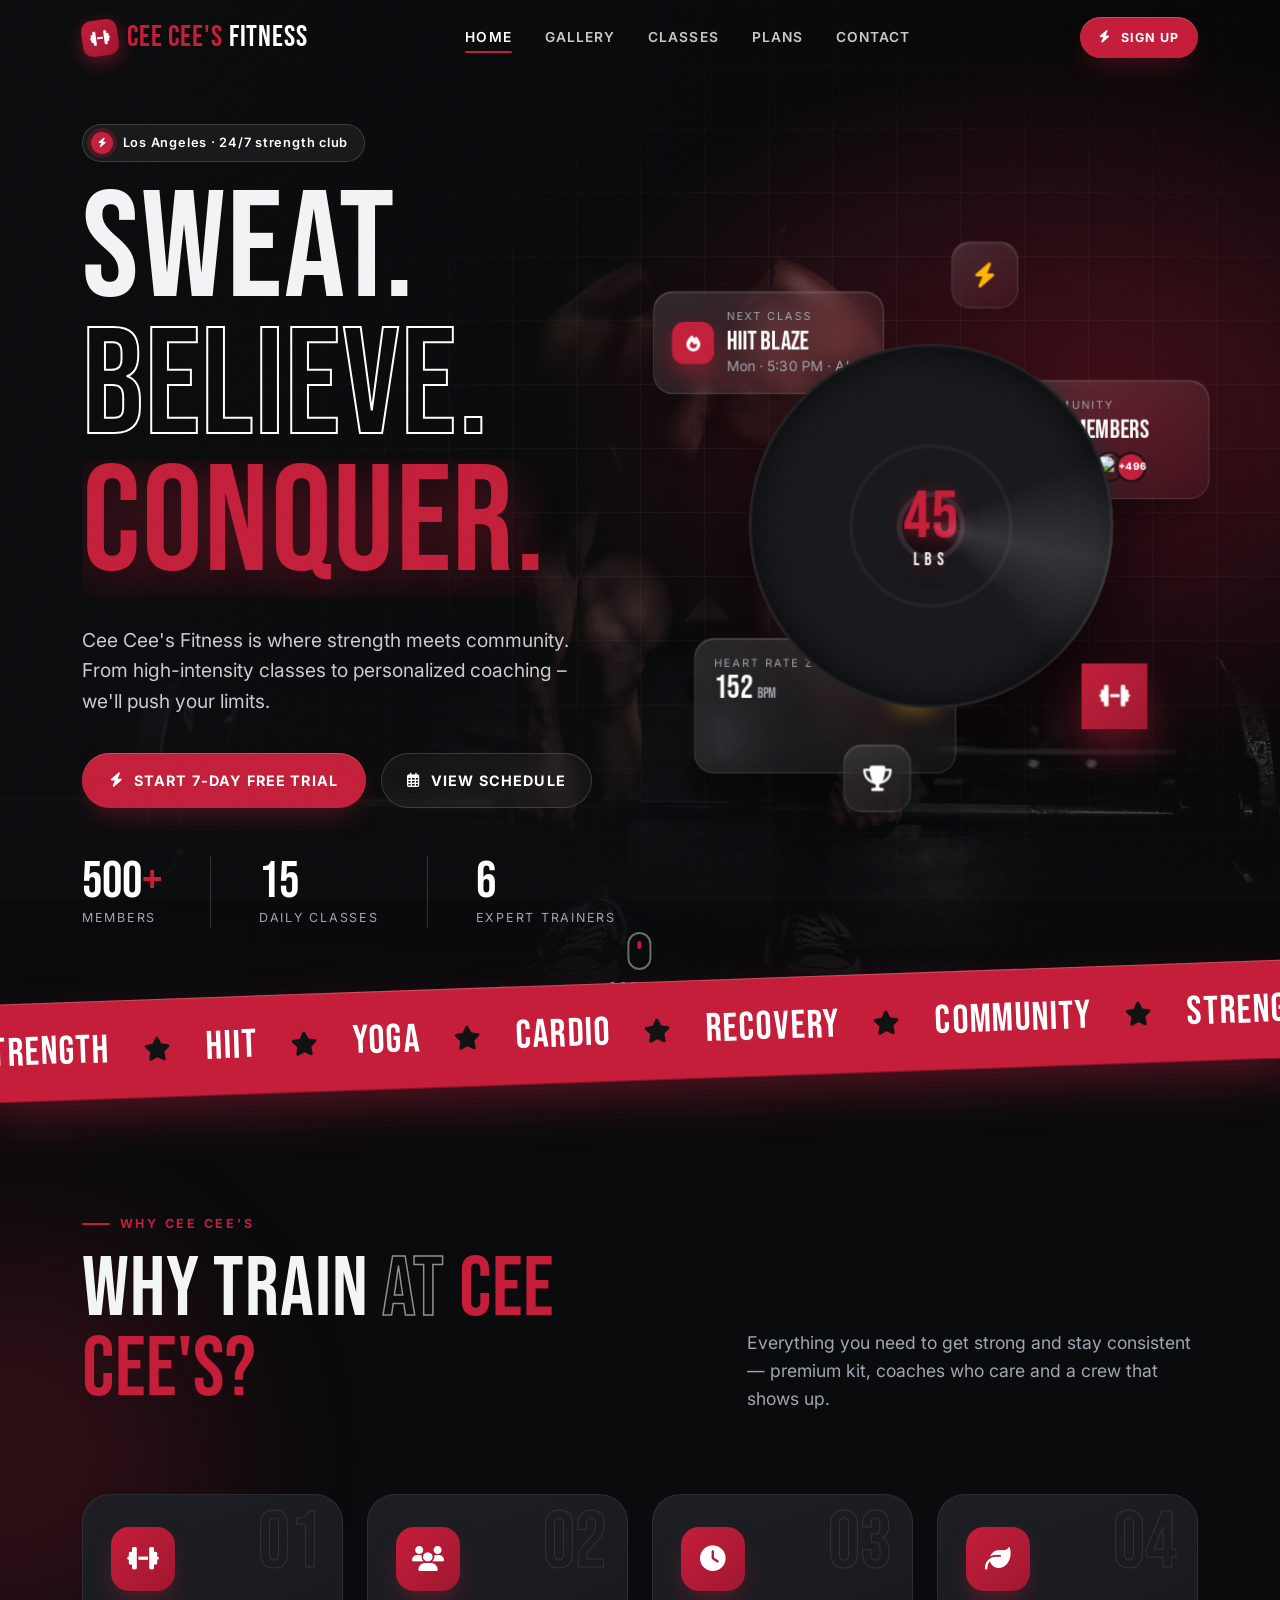
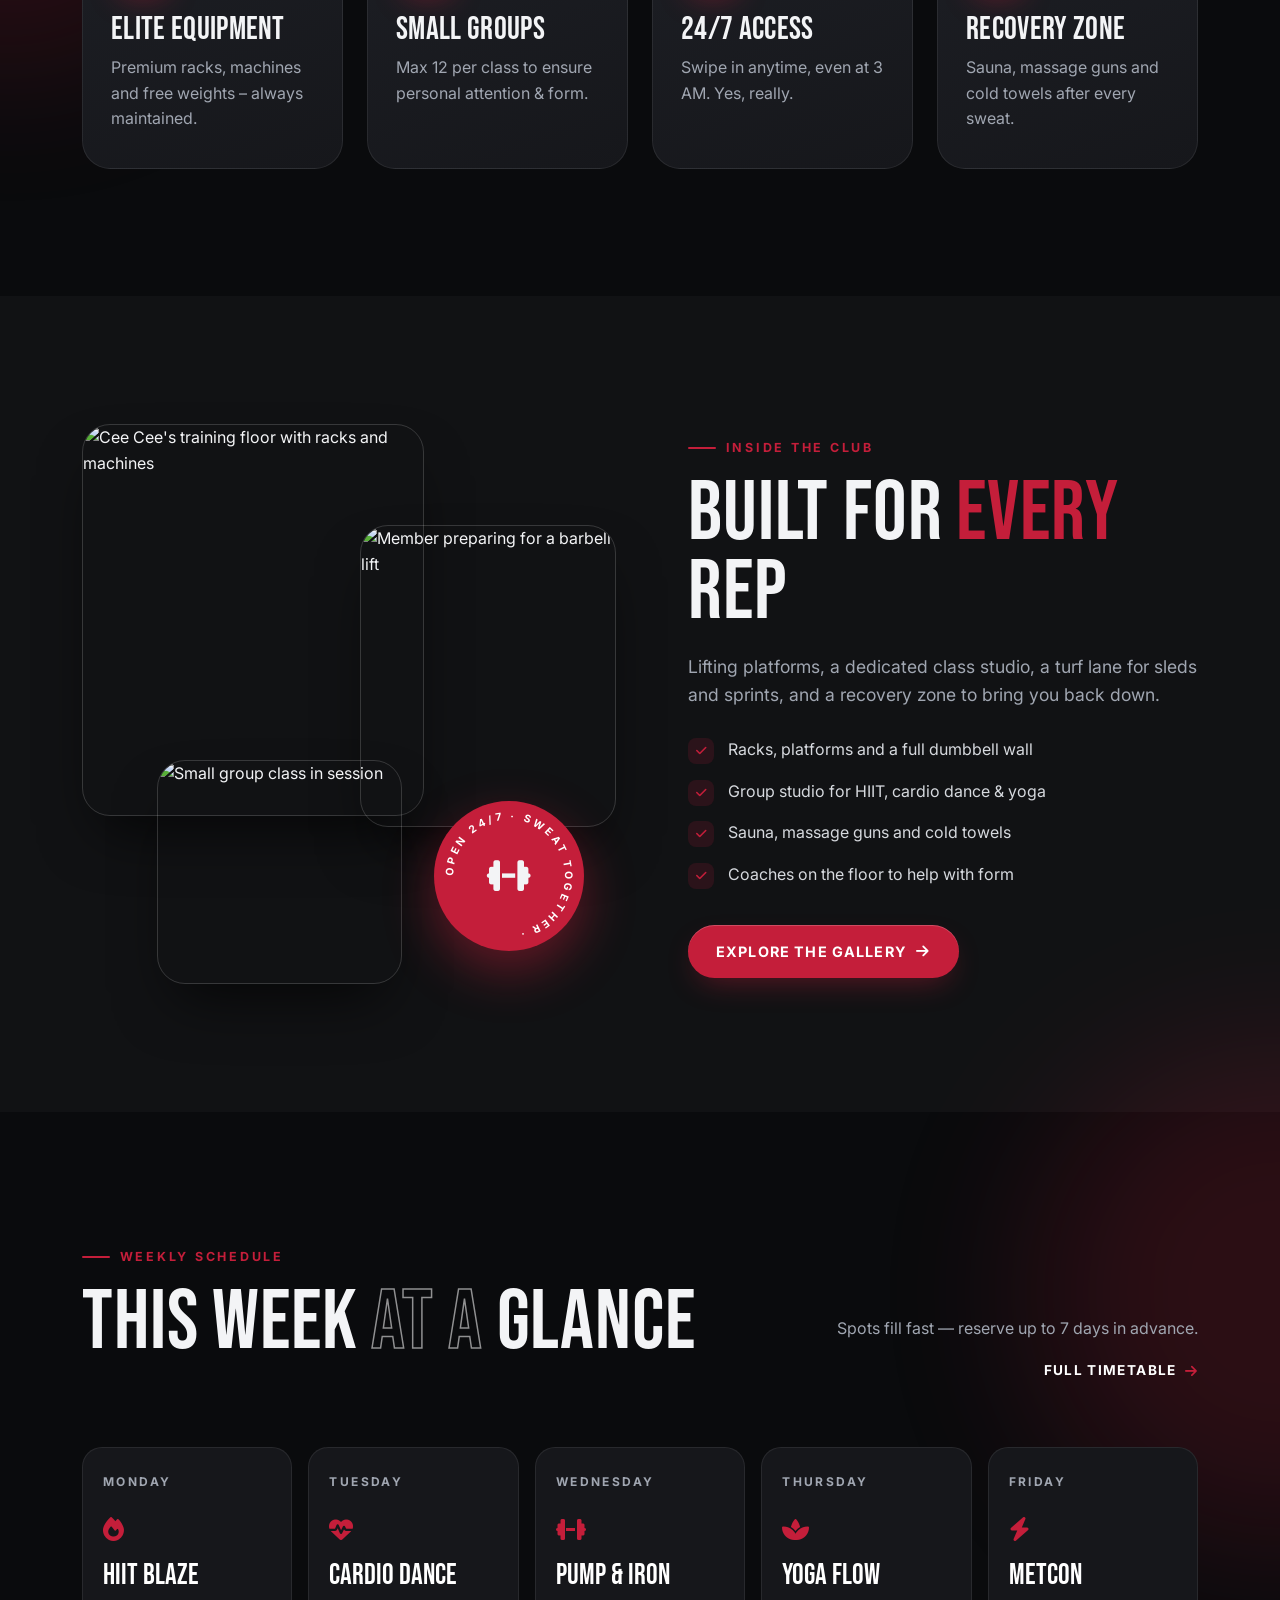
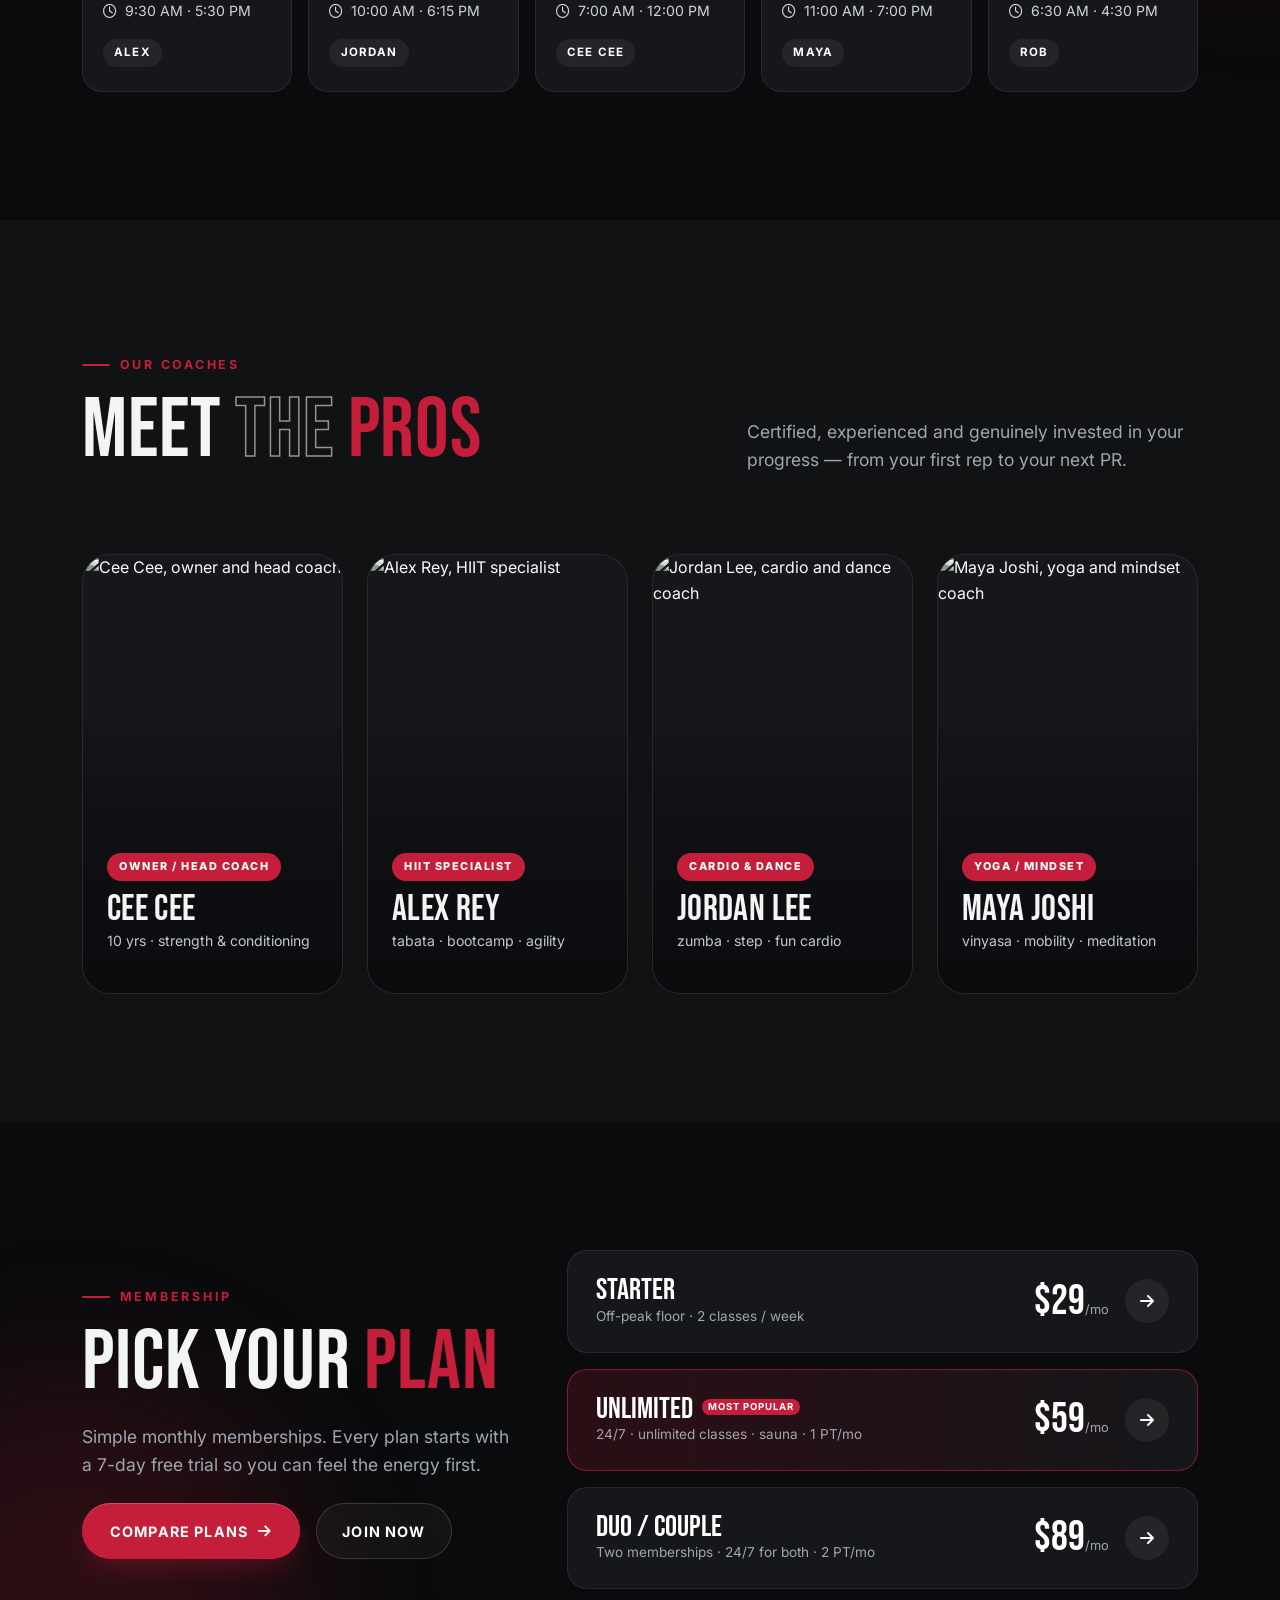
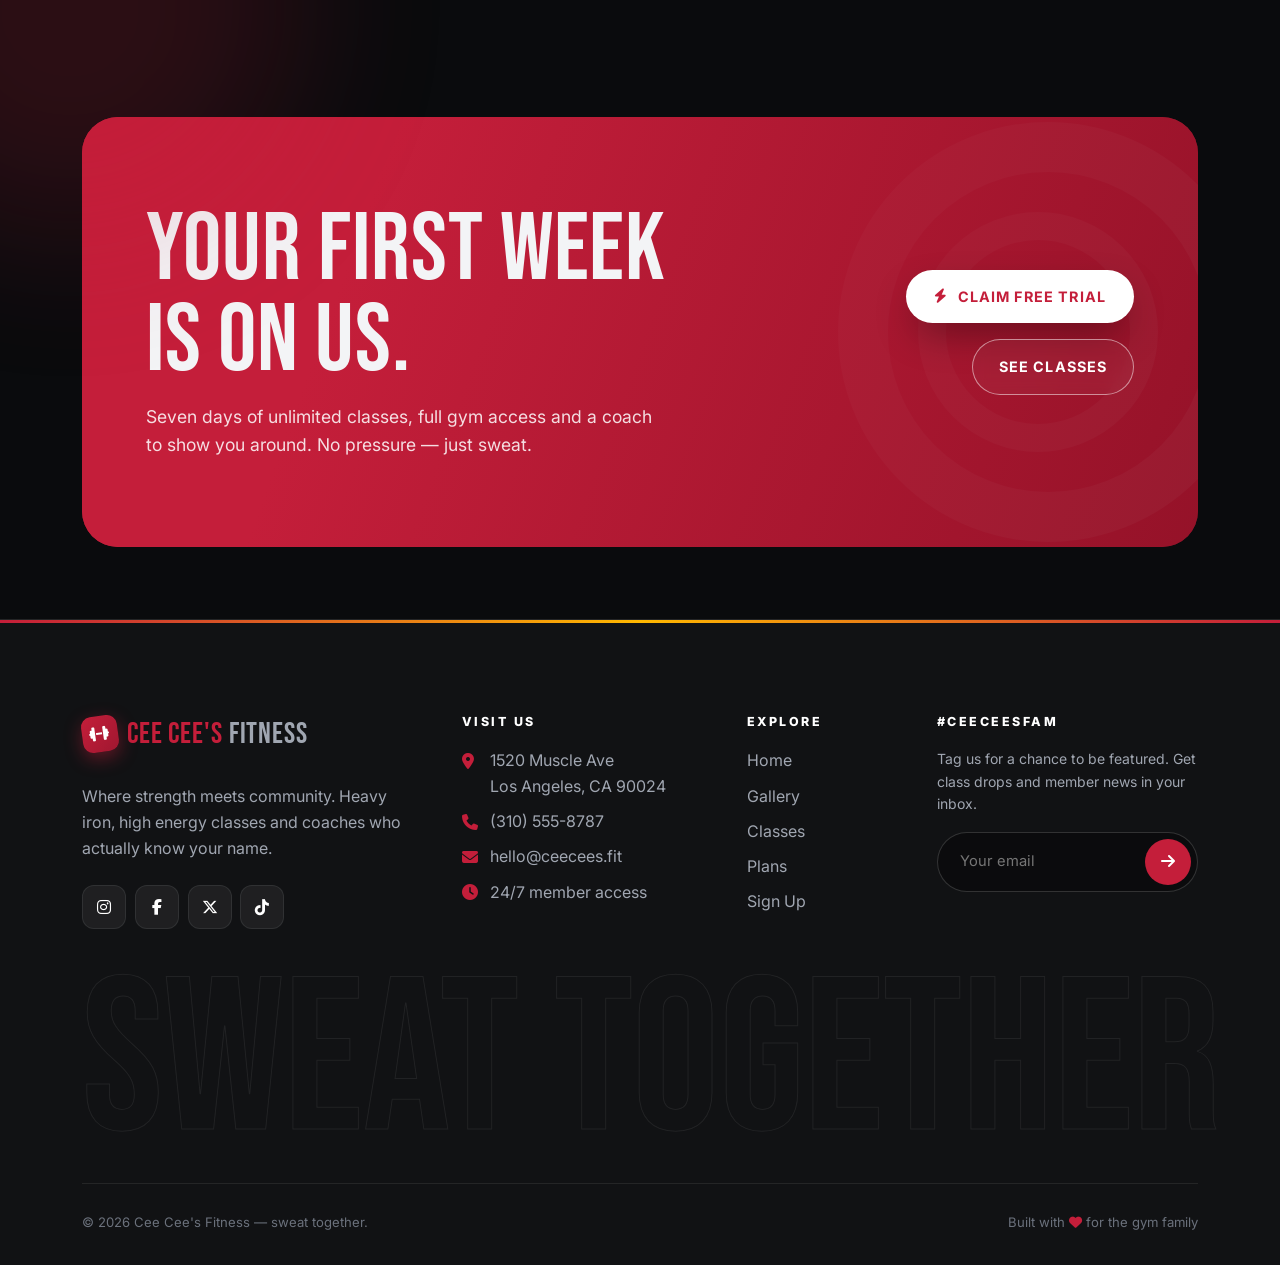
==== commit ffc527cb: "Add dumbbell favicon to all pages Move local preview server to port 5520.  Co-Authored-By: Claude Op" ====
--- a/index.html
+++ b/index.html
@@ -6,6 +6,7 @@
   <title>Cee Cee's Fitness · Sweat. Believe. Conquer.</title>
   <meta name="description" content="Cee Cee's Fitness in Los Angeles — 24/7 access, small-group classes, expert coaches and a recovery zone. Start your 7-day free trial.">
   <meta name="theme-color" content="#111214">
+  <link rel="icon" href="assets/img/favicon.svg" type="image/svg+xml">
   <script>document.documentElement.classList.add('js');</script>
   <link rel="preconnect" href="https://fonts.googleapis.com">
   <link rel="preconnect" href="https://fonts.gstatic.com" crossorigin>
